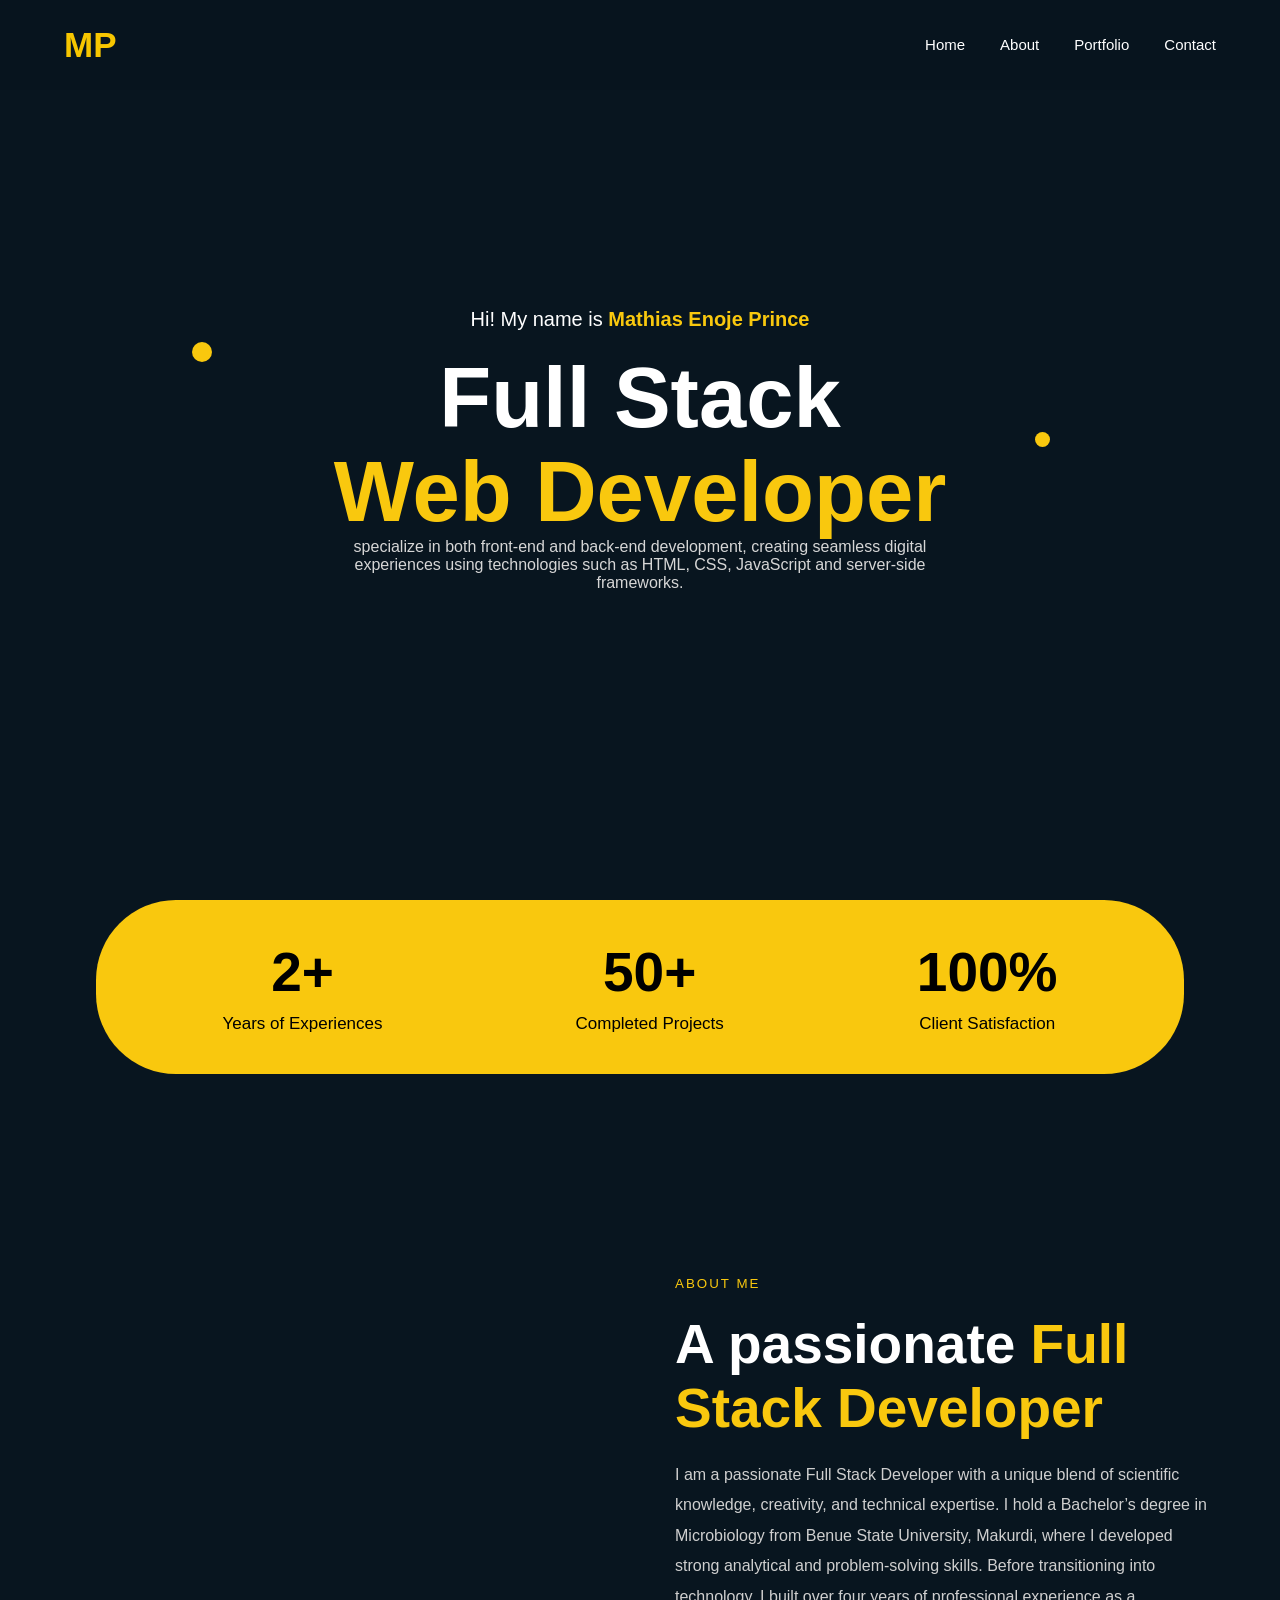
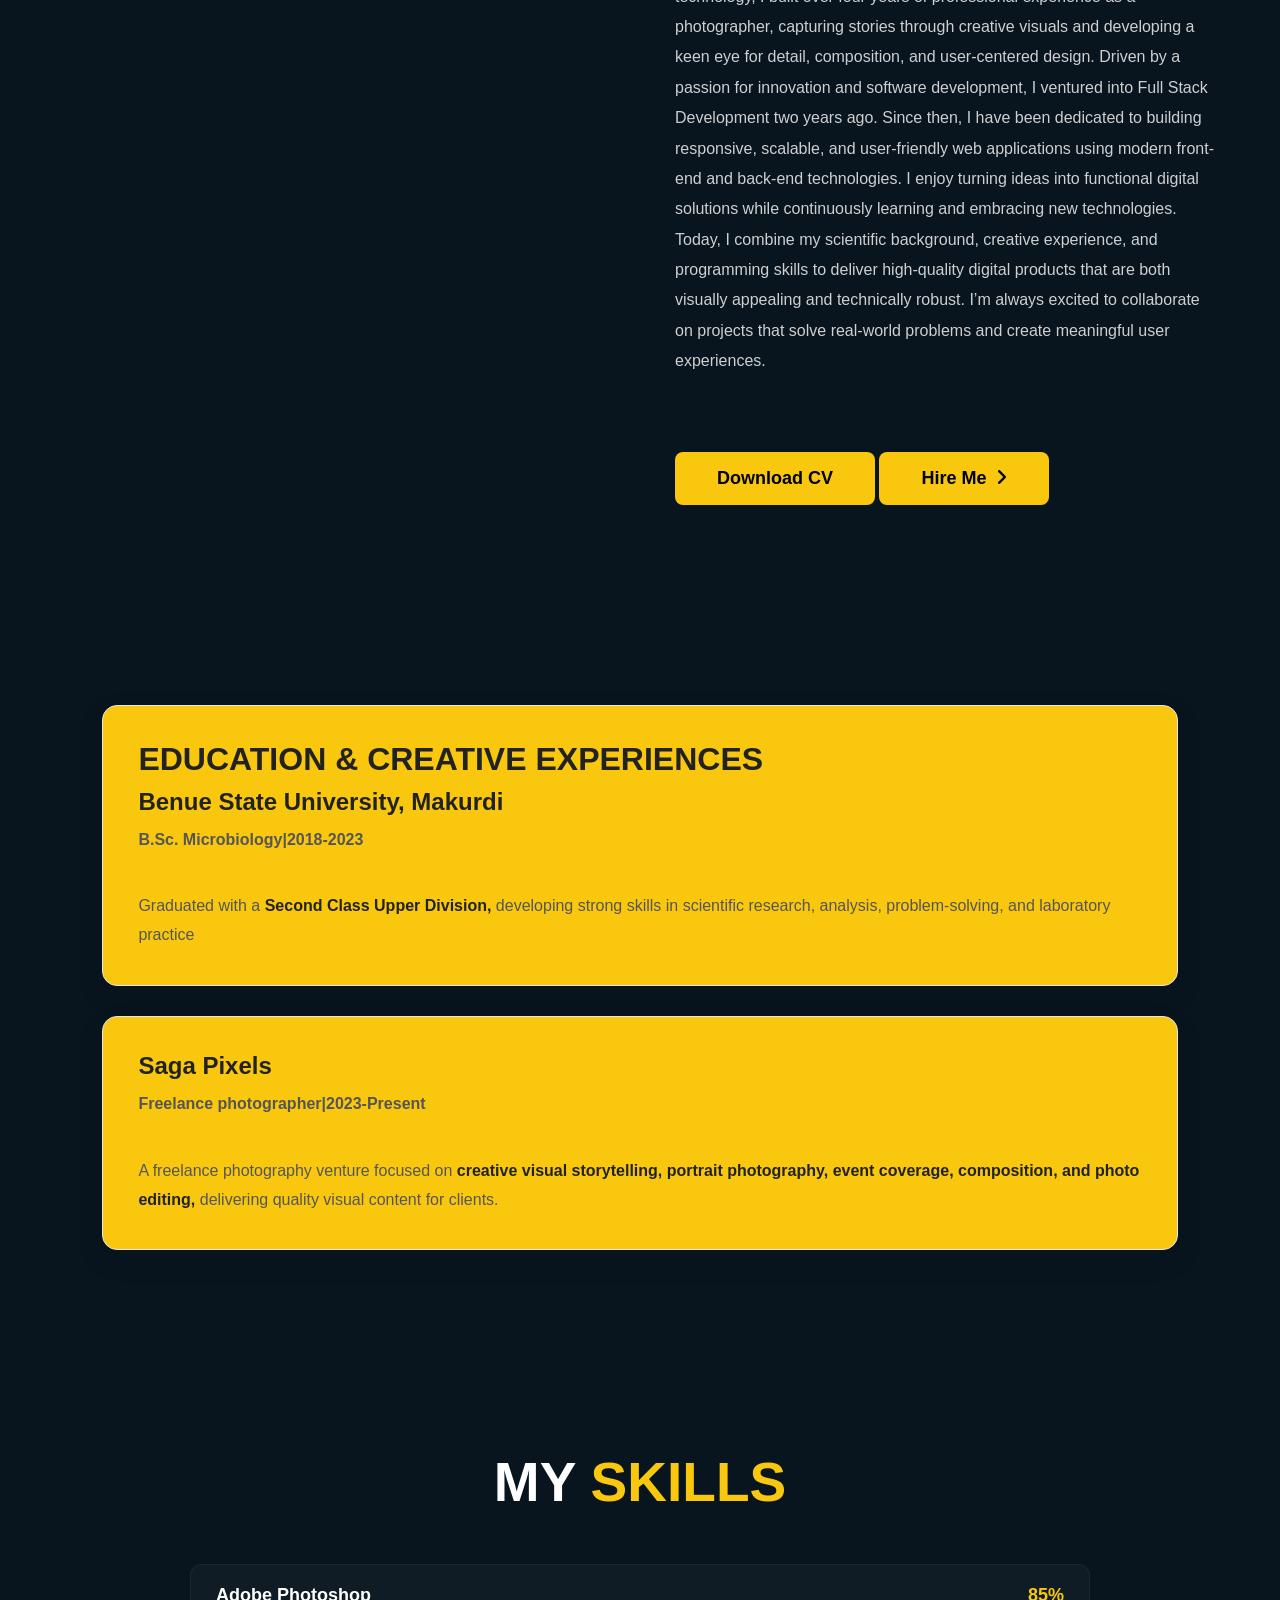
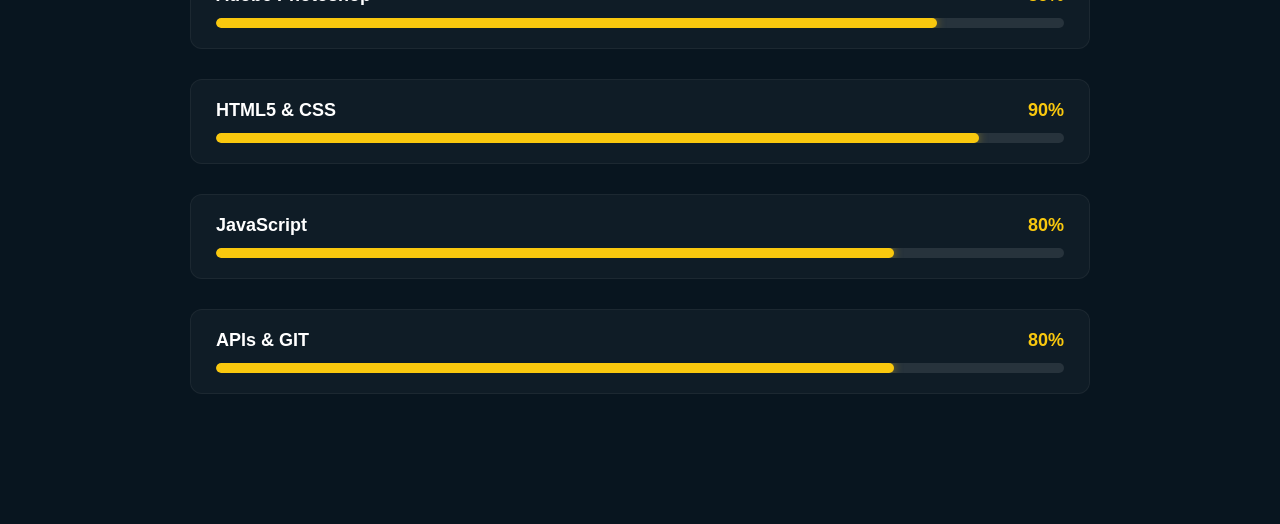
==== index.html @ 93fcb8e4 "view my portfolio" ====
<!DOCTYPE html>
<html lang="en">
<head>
    <link rel="stylesheet" href="./porto.css">
    <link rel="stylesheet" href="https://cdnjs.cloudflare.com/ajax/libs/font-awesome/6.7.2/css/all.min.css"
        integrity="sha512-Evv84Mr4kqVGRNSgIGL/F/aIDqQb7xQ2vcrdIwxfjThSH8CSR7PBEakCr51Ck+w+/U6swU2Im1vVX0SVk9ABhg=="
        crossorigin="anonymous" referrerpolicy="no-referrer" />
    <link rel="stylesheet" href="./porto.css">
    <meta charset="UTF-8">
    <meta name="viewport" content="width=device-width, initial-scale=1.0">
    <title>MATHIAS ENOJE PRINCE PORTO</title>
</head>

<body>

    <header>
<nav>
    <div class="logo">
       <h2>MP</h2> 
    </div>
    <ul>
        <li><a href=""> Home</a></li>
         <li><a href=""> About</a></li>
          <li><a href=""> Portfolio</a></li>
           <li><a href=""> Contact</a></li>

    </ul>

</nav>
</header>

 <section class="hero">

    <div class="hero-content">
   <p class="intro">
Hi! My name is <span>Mathias Enoje Prince</span>

   </p>
<h1> Full Stack <br> 
    <span> Web Developer</span>  
</h1>
<p class="description">specialize in both front-end and back-end development, creating seamless digital experiences using
    technologies such as HTML, CSS, JavaScript and server-side frameworks.
</p>


    </div>

 </section>


 <section class="stats">

<div class="box">

<h2>2+</h2>

<p>

Years of Experiences

</p>


</div>

<div class="box">
<h2>50+</h2>
<p> Completed Projects</p>

</div>

<div class="box">

<h2>100%</h2>
<p>Client Satisfaction</p>

</div>

 </section>

 <section class="about">
    <div class="about-image">

        <img src="" alt="">
    </div>

    <div class="about-text">

        <small> About Me</small>
<h2>
A passionate <span> Full Stack Developer</span>

</h2>
<p>

I am a passionate Full Stack Developer with a unique blend of scientific knowledge, creativity, and technical expertise. I hold a Bachelor’s degree in Microbiology from Benue State University, Makurdi, where I developed strong analytical and problem-solving skills.

Before transitioning into technology, I built over four years of professional experience as a photographer, capturing stories through creative visuals and developing a keen eye for detail, composition, and user-centered design.

Driven by a passion for innovation and software development, I ventured into Full Stack Development two years ago. Since then, I have been dedicated to building responsive, scalable, and user-friendly web applications using modern front-end and back-end technologies. I enjoy turning ideas into functional digital solutions while continuously learning and embracing new technologies.

Today, I combine my scientific background, creative experience, and programming skills to deliver high-quality digital products that are both visually appealing and technically robust. I’m always excited to collaborate on projects that solve real-world problems and create meaningful user experiences.

</p>

<a href="#" class="btn">
Download CV
</a>
<a href="#" class="btn"> Hire Me <i class="fa-solid fa-angle-right"></i></a>
    </div>


 </section>


 <section class="edu">

<div class="edus">

<div class="edubsu">

<h1> EDUCATION & CREATIVE EXPERIENCES</h1>
<h2> Benue State University, Makurdi</h2>
<p class="edudate">B.Sc. Microbiology|2018-2023</p><br>
<p> Graduated with a <strong>Second Class Upper Division,</strong> developing strong skills in
scientific research, analysis, problem-solving, and laboratory practice
</p>

</div>

<div class="edusaga">
<h2> Saga Pixels</h2>
<p class="edudate"> Freelance photographer|2023-Present</p><br>
<p> A freelance photography venture focused on <strong> creative visual storytelling, portrait photography,
    event coverage, composition, and photo editing,</strong> delivering quality visual content for clients.</p>


</div>


</div>

 </section>
<section class="skills">
  <div class="skills-container">
    <h2>MY <span>SKILLS</span></h2>

    <div class="skill-box">
      <div class="skill-info">
        <p>Adobe Photoshop</p>
        <p>85%</p>
      </div>
      <div class="progress-line">
        <span style="width: 85%;"></span>
      </div>
    </div>

    <div class="skill-box">
      <div class="skill-info">
        <p>HTML5 &amp; CSS</p>
        <p>90%</p>
      </div>
      <div class="progress-line">
        <span style="width: 90%;"></span>
      </div>
    </div>

    <div class="skill-box">
      <div class="skill-info">
        <p>JavaScript</p>
        <p>80%</p>
      </div>
      <div class="progress-line">
        <span style="width: 80%;"></span>
      </div>
    </div>

    <div class="skill-box">
      <div class="skill-info">
        <p>APIs &amp; GIT</p>
        <p>80%</p>
      </div>
      <div class="progress-line">
        <span style="width: 80%;"></span>
      </div>
    </div>
  </div>
</section>








</body>
</html>
---- porto.css ----
*{
    margin:0;
    padding:0;
    box-sizing:border-box;
    font-family:'Poppins',sans-serif;
    text-decoration:none;
    list-style:none;
    scroll-behavior:smooth;
}

body{
    background:#08151f;
    color:#fff;
    overflow-x:hidden;
}

/* ================= NAVBAR ================= */

header{
    width:100%;
    position:fixed;
    top:0;
    left:0;
    z-index:1000;
    background:rgba(8,21,31,.95);
    backdrop-filter:blur(10px);
}

nav{
    width:90%;
    margin:auto;
    display:flex;
    justify-content:space-between;
    align-items:center;
    padding:25px 0;
}

.logo h2{
color: #f7c600;
font-size: 35px;

}


nav ul{
    display:flex;
    gap:35px;
}

nav ul li a{
    color:#fff;
    font-size:15px;
    font-weight:500;
    transition:.4s;
    list-style: none;
    text-decoration: no;
}

nav ul li a:hover{
    color:#f9c80e;
}

/* ================= HERO ================= */

.hero{
    min-height:100vh;
    display:flex;
    justify-content:center;
    align-items:center;
    text-align:center;
    padding:120px 10%;
}

.hero-content{
    max-width:900px;
}

.intro{
    font-size:20px;
    margin-bottom:20px;
    
}

.intro span{
    color:#f9c80e;
    font-weight:600;
}

.hero h1{
    font-size:85px;
    font-weight:800;
    line-height:1.1;
}

.hero h1 span{
    color:#f9c80e;
}

/* Button */

.btn{
    display:inline-flex;
    align-items:center;
    gap:10px;
    margin-top:40px;
    padding:16px 42px;
    background:#f9c80e;
    color:#000;
    border-radius:8px;
    font-size:18px;
    font-weight:600;
    transition:.4s;
}

.btn:hover{
    transform:translateY(-5px);
    box-shadow:0 10px 30px rgba(249,200,14,.4);
}

/* ================= STATS ================= */

.stats{
    width:85%;
    margin:0 auto 100px;
    background:#f9c80e;
    color:#000;
    border-radius:80px;
    display:flex;
    justify-content:space-around;
    align-items:center;
    padding:40px 30px;
    text-align:center;
}

.box h2{
    font-size:55px;
    font-weight:700;
}

.box p{
    font-size:17px;
    margin-top:10px;
}

/* ================= ABOUT ================= */

.about{
    width:90%;
    margin:auto;
    display:grid;
    grid-template-columns:1fr 1fr;
    gap:70px;
    align-items:center;
    padding:100px 0;
}

.about-image img{
    width:100%;
    border-radius:15px;
}

.about-text small{
    color:#f9c80e;
    letter-spacing:2px;
    text-transform:uppercase;
}

.about-text h2{
    font-size:55px;
    margin:20px 0;
}

.about-text h2 span{
    color:#f9c80e;
}

.about-text p{
    color:#cfcfcf;
    line-height:1.9;
    margin-bottom:35px;
}

/* ================= FLOATING CIRCLES ================= */

.hero::before{
    content:"";
    width:20px;
    height:20px;
    background:#f9c80e;
    border-radius:50%;
    position:absolute;
    left:15%;
    top:38%;
    animation:float 4s infinite;
}

.description{
max-width: 650px;
margin:0 auto;
font-size:18px
line-height:1.8;
color:#d6d6d6;
}


.hero::after{
    content:"";
    width:15px;
    height:15px;
    background:#f9c80e;
    border-radius:50%;
    position:absolute;
    right:18%;
    top:48%;
    animation:float 5s infinite;
}

@keyframes float{

0%{
transform:translateY(0);
}

50%{
transform:translateY(-15px);
}

100%{
transform:translateY(0);}

}

.edu{
width: 100$;
padding: 100px 8%;

}

.edus{
max-width: 1100px;
margin: auto;
display: grid;
grid-template-columns: repeat(2 1fr);
gap: 30px;
}

.edubsu, .edusaga{
background: #f9c80e;
padding: 35px;
border-radius: 15px;
border: 1px solid #e5e7eb;
box-shadow: 0 10px 30px rgba(0, 0, 0, 0.08);
transition: 0.4s ease;

}

.edubsu:hover, .edusaga:hover{
transform: translateY(-8px);
box-shadow: 0 15px 35px rgba( 0, 0, 0, 0.12);

}

.edubsu h2, .edusaga h2{
font-size: 24px;
margin-bottom: 10px;
color: #222;
}

.edubsu h1{
grid-column: 1/ -1;
font-size: 32px;
margin-bottom: 10px;
color: #222;

}

.edudate{
font-size: 16px;
font-weight: 600;
margin-bottom: 20px;
color: #666;
}

.edubsu p, .edusaga p{
font-size: 16px 
;
line-height: 1.8;
color: #555;

}


.edubsu strong, .edusaga strong{
color: #222;

}

/* ================= SKILLS ================= */

.skills {
    width: 100%;
    padding: 100px 8%;
}

.skills-container {
    max-width: 900px;
    margin: auto;
}

.skills-container h2 {
    font-size: 55px;
    margin-bottom: 50px;
    text-align: center;
}

.skills-container h2 span {
    color: #f9c80e;
}

.skill-box {
    margin-bottom: 30px;
    background: rgba(255, 255, 255, 0.03);
    padding: 20px 25px;
    border-radius: 12px;
    border: 1px solid rgba(255, 255, 255, 0.05);
    transition: 0.4s ease;
}

.skill-box:hover {
    transform: translateY(-5px);
    box-shadow: 0 10px 30px rgba(0, 0, 0, 0.2);
    border-color: rgba(249, 200, 14, 0.3);
}

.skill-info {
    display: flex;
    justify-content: space-between;
    margin-bottom: 12px;
    font-size: 18px;
    font-weight: 600;
}

.skill-info p:last-child {
    color: #f9c80e;
}

.progress-line {
    height: 10px;
    width: 100%;
    background: rgba(255, 255, 255, 0.1);
    border-radius: 10px;
    overflow: hidden;
    position: relative;
}

.progress-line span {
    height: 100%;
    background: #f9c80e;
    display: block;
    border-radius: 10px;
    box-shadow: 0 0 10px rgba(249, 200, 14, 0.5);
}
---- porto.css ----
*{
    margin:0;
    padding:0;
    box-sizing:border-box;
    font-family:'Poppins',sans-serif;
    text-decoration:none;
    list-style:none;
    scroll-behavior:smooth;
}

body{
    background:#08151f;
    color:#fff;
    overflow-x:hidden;
}

/* ================= NAVBAR ================= */

header{
    width:100%;
    position:fixed;
    top:0;
    left:0;
    z-index:1000;
    background:rgba(8,21,31,.95);
    backdrop-filter:blur(10px);
}

nav{
    width:90%;
    margin:auto;
    display:flex;
    justify-content:space-between;
    align-items:center;
    padding:25px 0;
}

.logo h2{
color: #f7c600;
font-size: 35px;

}


nav ul{
    display:flex;
    gap:35px;
}

nav ul li a{
    color:#fff;
    font-size:15px;
    font-weight:500;
    transition:.4s;
    list-style: none;
    text-decoration: no;
}

nav ul li a:hover{
    color:#f9c80e;
}

/* ================= HERO ================= */

.hero{
    min-height:100vh;
    display:flex;
    justify-content:center;
    align-items:center;
    text-align:center;
    padding:120px 10%;
}

.hero-content{
    max-width:900px;
}

.intro{
    font-size:20px;
    margin-bottom:20px;
    
}

.intro span{
    color:#f9c80e;
    font-weight:600;
}

.hero h1{
    font-size:85px;
    font-weight:800;
    line-height:1.1;
}

.hero h1 span{
    color:#f9c80e;
}

/* Button */

.btn{
    display:inline-flex;
    align-items:center;
    gap:10px;
    margin-top:40px;
    padding:16px 42px;
    background:#f9c80e;
    color:#000;
    border-radius:8px;
    font-size:18px;
    font-weight:600;
    transition:.4s;
}

.btn:hover{
    transform:translateY(-5px);
    box-shadow:0 10px 30px rgba(249,200,14,.4);
}

/* ================= STATS ================= */

.stats{
    width:85%;
    margin:0 auto 100px;
    background:#f9c80e;
    color:#000;
    border-radius:80px;
    display:flex;
    justify-content:space-around;
    align-items:center;
    padding:40px 30px;
    text-align:center;
}

.box h2{
    font-size:55px;
    font-weight:700;
}

.box p{
    font-size:17px;
    margin-top:10px;
}

/* ================= ABOUT ================= */

.about{
    width:90%;
    margin:auto;
    display:grid;
    grid-template-columns:1fr 1fr;
    gap:70px;
    align-items:center;
    padding:100px 0;
}

.about-image img{
    width:100%;
    border-radius:15px;
}

.about-text small{
    color:#f9c80e;
    letter-spacing:2px;
    text-transform:uppercase;
}

.about-text h2{
    font-size:55px;
    margin:20px 0;
}

.about-text h2 span{
    color:#f9c80e;
}

.about-text p{
    color:#cfcfcf;
    line-height:1.9;
    margin-bottom:35px;
}

/* ================= FLOATING CIRCLES ================= */

.hero::before{
    content:"";
    width:20px;
    height:20px;
    background:#f9c80e;
    border-radius:50%;
    position:absolute;
    left:15%;
    top:38%;
    animation:float 4s infinite;
}

.description{
max-width: 650px;
margin:0 auto;
font-size:18px
line-height:1.8;
color:#d6d6d6;
}


.hero::after{
    content:"";
    width:15px;
    height:15px;
    background:#f9c80e;
    border-radius:50%;
    position:absolute;
    right:18%;
    top:48%;
    animation:float 5s infinite;
}

@keyframes float{

0%{
transform:translateY(0);
}

50%{
transform:translateY(-15px);
}

100%{
transform:translateY(0);}

}

.edu{
width: 100$;
padding: 100px 8%;

}

.edus{
max-width: 1100px;
margin: auto;
display: grid;
grid-template-columns: repeat(2 1fr);
gap: 30px;
}

.edubsu, .edusaga{
background: #f9c80e;
padding: 35px;
border-radius: 15px;
border: 1px solid #e5e7eb;
box-shadow: 0 10px 30px rgba(0, 0, 0, 0.08);
transition: 0.4s ease;

}

.edubsu:hover, .edusaga:hover{
transform: translateY(-8px);
box-shadow: 0 15px 35px rgba( 0, 0, 0, 0.12);

}

.edubsu h2, .edusaga h2{
font-size: 24px;
margin-bottom: 10px;
color: #222;
}

.edubsu h1{
grid-column: 1/ -1;
font-size: 32px;
margin-bottom: 10px;
color: #222;

}

.edudate{
font-size: 16px;
font-weight: 600;
margin-bottom: 20px;
color: #666;
}

.edubsu p, .edusaga p{
font-size: 16px 
;
line-height: 1.8;
color: #555;

}


.edubsu strong, .edusaga strong{
color: #222;

}

/* ================= SKILLS ================= */

.skills {
    width: 100%;
    padding: 100px 8%;
}

.skills-container {
    max-width: 900px;
    margin: auto;
}

.skills-container h2 {
    font-size: 55px;
    margin-bottom: 50px;
    text-align: center;
}

.skills-container h2 span {
    color: #f9c80e;
}

.skill-box {
    margin-bottom: 30px;
    background: rgba(255, 255, 255, 0.03);
    padding: 20px 25px;
    border-radius: 12px;
    border: 1px solid rgba(255, 255, 255, 0.05);
    transition: 0.4s ease;
}

.skill-box:hover {
    transform: translateY(-5px);
    box-shadow: 0 10px 30px rgba(0, 0, 0, 0.2);
    border-color: rgba(249, 200, 14, 0.3);
}

.skill-info {
    display: flex;
    justify-content: space-between;
    margin-bottom: 12px;
    font-size: 18px;
    font-weight: 600;
}

.skill-info p:last-child {
    color: #f9c80e;
}

.progress-line {
    height: 10px;
    width: 100%;
    background: rgba(255, 255, 255, 0.1);
    border-radius: 10px;
    overflow: hidden;
    position: relative;
}

.progress-line span {
    height: 100%;
    background: #f9c80e;
    display: block;
    border-radius: 10px;
    box-shadow: 0 0 10px rgba(249, 200, 14, 0.5);
}
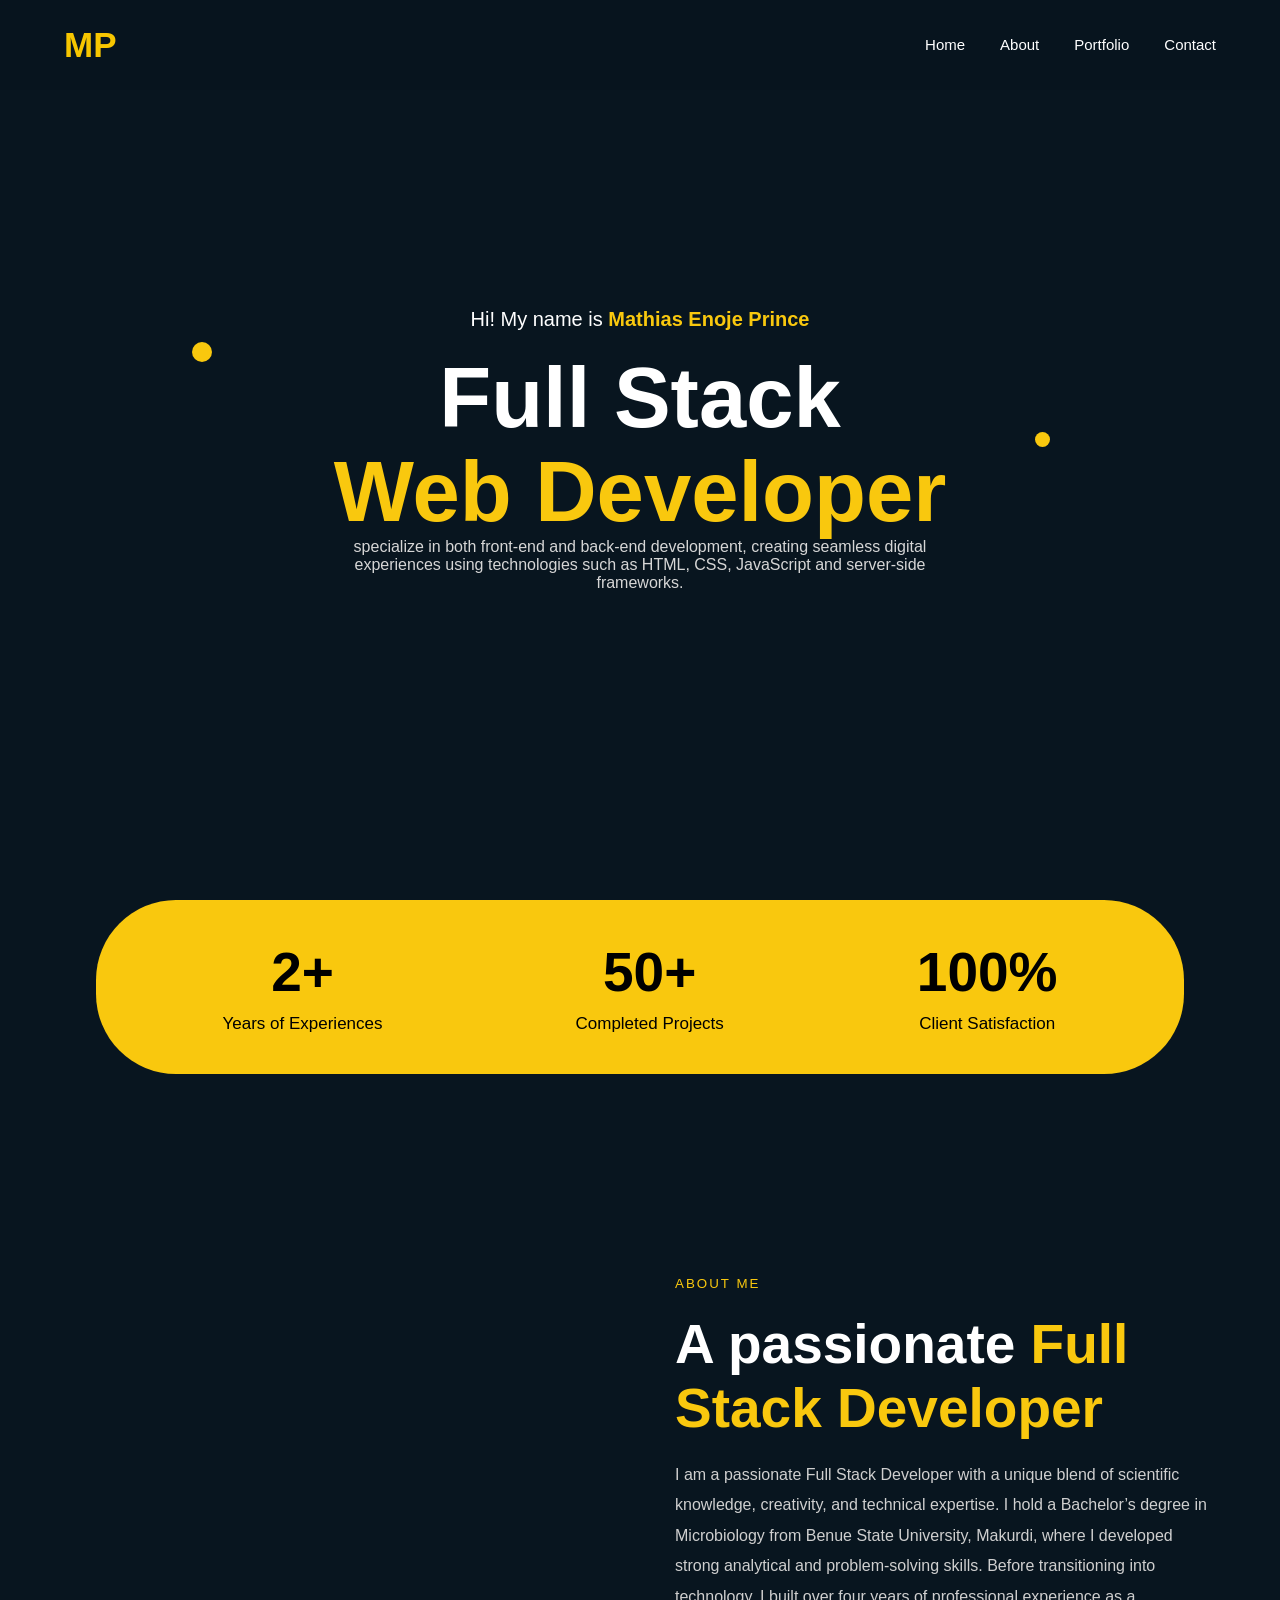
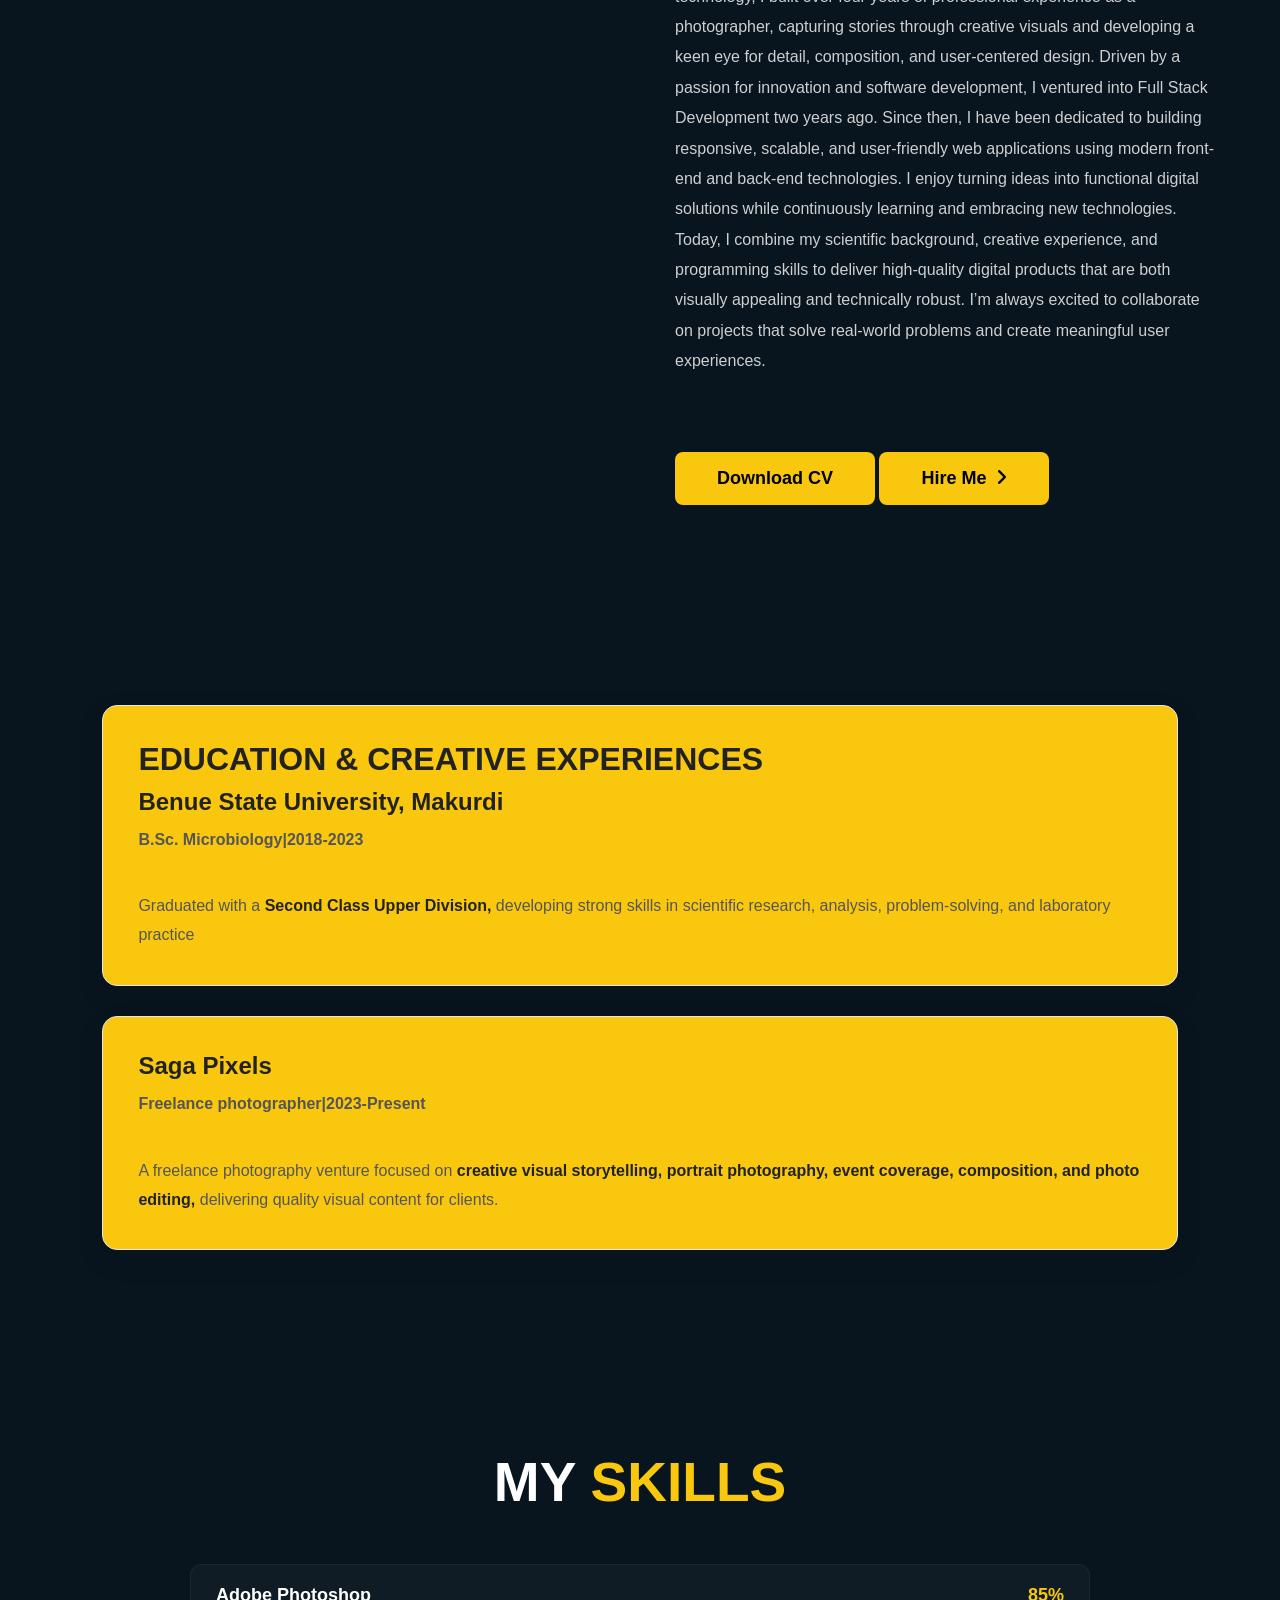
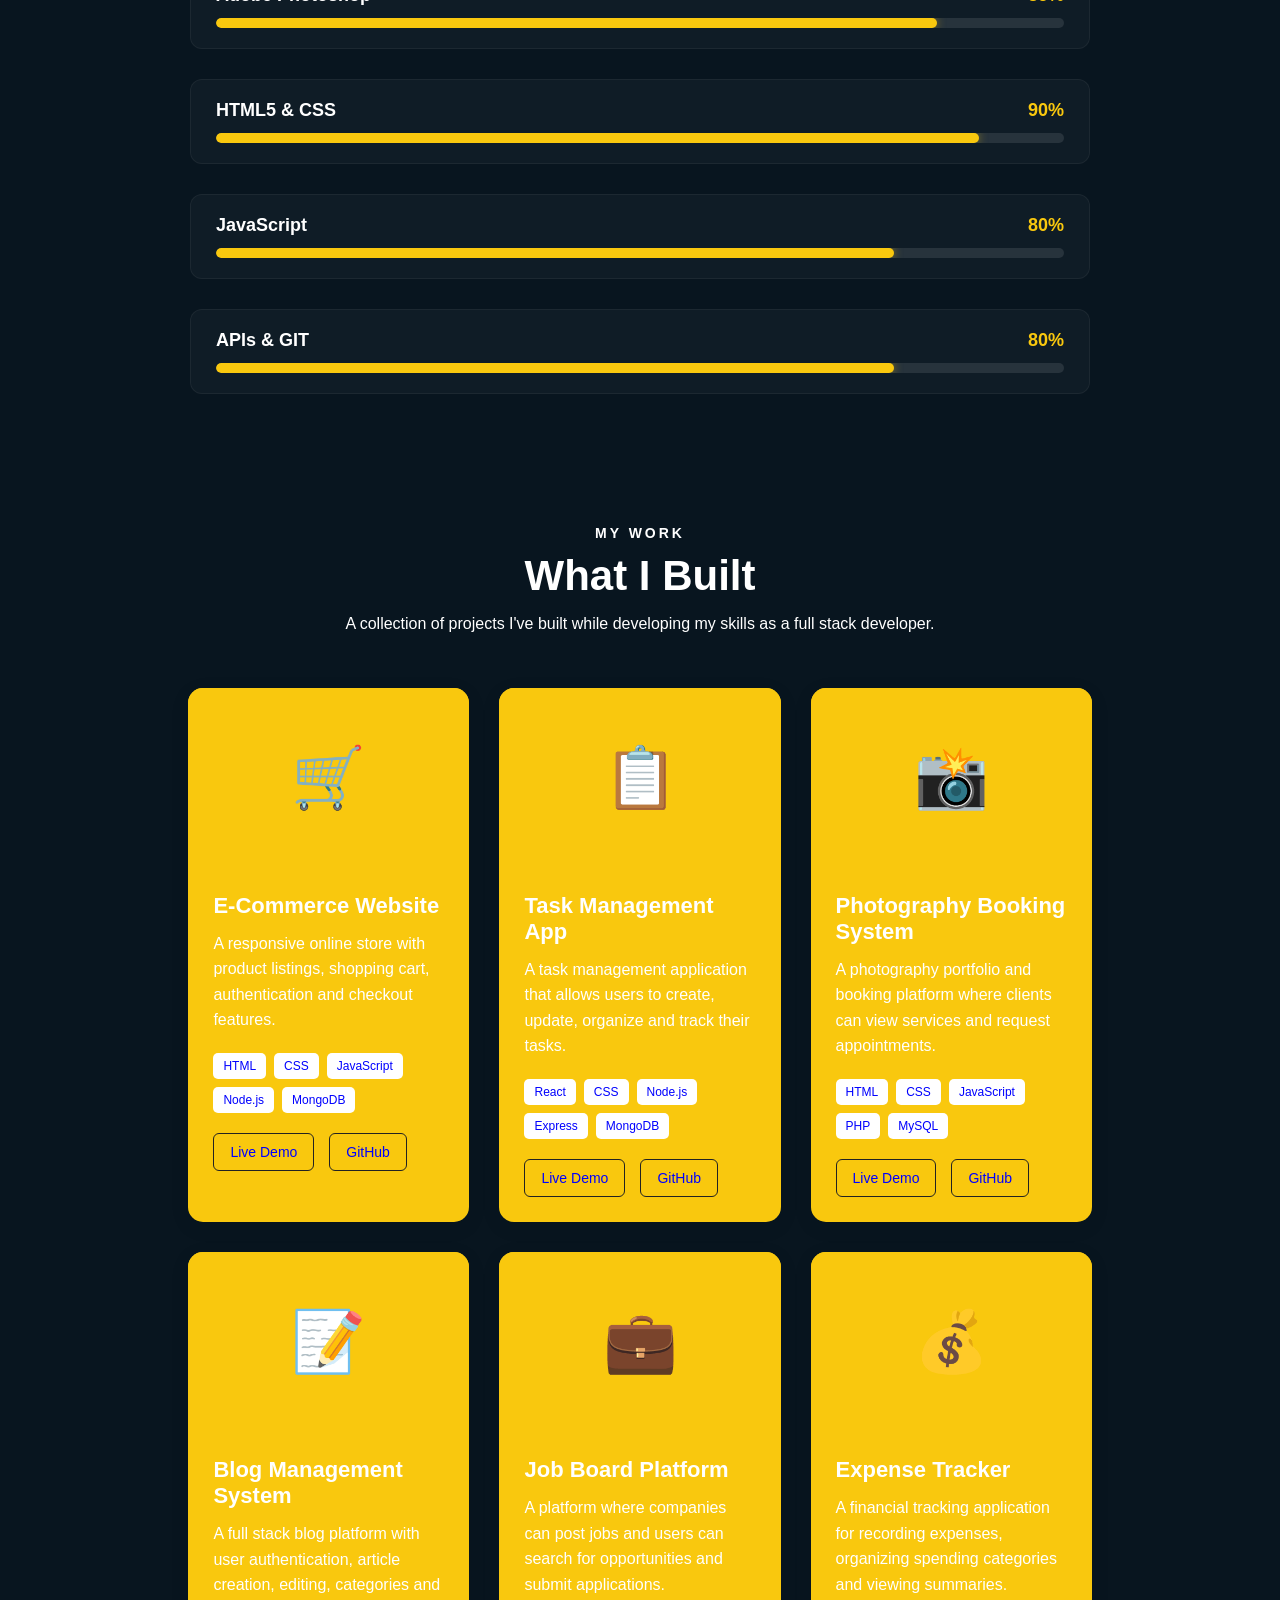
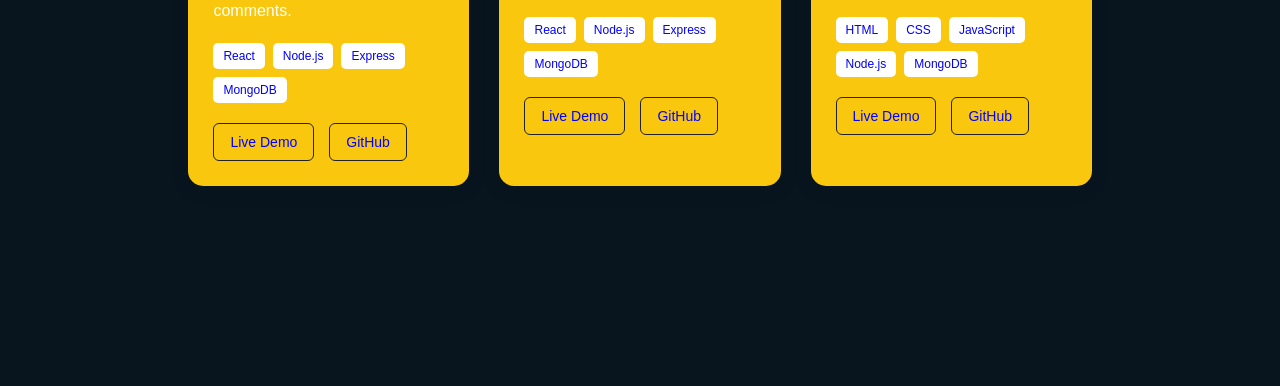
==== commit b6d14256: "changes to files" ====
--- a/index.html
+++ b/index.html
@@ -186,10 +186,191 @@
       </div>
     </div>
   </div>
+
+
+<section class="projects" id="projects">
+  <div class="projects-container">
+
+    <div class="section-heading">
+      <span>MY WORK</span>
+      <h2>What I Built</h2>
+      <p>
+        A collection of projects I've built while developing my skills
+        as a full stack developer.
+      </p>
+    </div>
+
+    <div class="project-grid">
+
+      <!-- Project 1 -->
+      <div class="project-card">
+        <div class="project-image">
+          <span>🛒</span>
+        </div>
+
+        <div class="project-content">
+          <h3>E-Commerce Website</h3>
+          <p>
+            A responsive online store with product listings,
+            shopping cart, authentication and checkout features.
+          </p>
+
+          <div class="tech-stack">
+            <span>HTML</span>
+            <span>CSS</span>
+            <span>JavaScript</span>
+            <span>Node.js</span>
+            <span>MongoDB</span>
+          </div>
+
+          <div class="project-links">
+            <a href="#" target="_blank">Live Demo</a>
+            <a href="#" target="_blank">GitHub</a>
+          </div>
+        </div>
+      </div>
+
+      <!-- Project 2 -->
+      <div class="project-card">
+        <div class="project-image">
+          <span>📋</span>
+        </div>
+
+        <div class="project-content">
+          <h3>Task Management App</h3>
+          <p>
+            A task management application that allows users to
+            create, update, organize and track their tasks.
+          </p>
+
+          <div class="tech-stack">
+            <span>React</span>
+            <span>CSS</span>
+            <span>Node.js</span>
+            <span>Express</span>
+            <span>MongoDB</span>
+          </div>
+
+          <div class="project-links">
+            <a href="#" target="_blank">Live Demo</a>
+            <a href="#" target="_blank">GitHub</a>
+          </div>
+        </div>
+      </div>
+
+      <!-- Project 3 -->
+      <div class="project-card">
+        <div class="project-image">
+          <span>📸</span>
+        </div>
+
+        <div class="project-content">
+          <h3>Photography Booking System</h3>
+          <p>
+            A photography portfolio and booking platform where
+            clients can view services and request appointments.
+          </p>
+
+          <div class="tech-stack">
+            <span>HTML</span>
+            <span>CSS</span>
+            <span>JavaScript</span>
+            <span>PHP</span>
+            <span>MySQL</span>
+          </div>
+
+          <div class="project-links">
+            <a href="#" target="_blank">Live Demo</a>
+            <a href="#" target="_blank">GitHub</a>
+          </div>
+        </div>
+      </div>
+
+      <!-- Project 4 -->
+      <div class="project-card">
+        <div class="project-image">
+          <span>📝</span>
+        </div>
+
+        <div class="project-content">
+          <h3>Blog Management System</h3>
+          <p>
+            A full stack blog platform with user authentication,
+            article creation, editing, categories and comments.
+          </p>
+
+          <div class="tech-stack">
+            <span>React</span>
+            <span>Node.js</span>
+            <span>Express</span>
+            <span>MongoDB</span>
+          </div>
+
+          <div class="project-links">
+            <a href="#" target="_blank">Live Demo</a>
+            <a href="#" target="_blank">GitHub</a>
+          </div>
+        </div>
+      </div>
+
+      <!-- Project 5 -->
+      <div class="project-card">
+        <div class="project-image">
+          <span>💼</span>
+        </div>
+
+        <div class="project-content">
+          <h3>Job Board Platform</h3>
+          <p>
+            A platform where companies can post jobs and users
+            can search for opportunities and submit applications.
+          </p>
+
+          <div class="tech-stack">
+            <span>React</span>
+            <span>Node.js</span>
+            <span>Express</span>
+            <span>MongoDB</span>
+          </div>
+
+          <div class="project-links">
+            <a href="#" target="_blank">Live Demo</a>
+            <a href="#" target="_blank">GitHub</a>
+          </div>
+        </div>
+      </div>
+
+      <!-- Project 6 -->
+      <div class="project-card">
+        <div class="project-image">
+          <span>💰</span>
+        </div>
+
+        <div class="project-content">
+          <h3>Expense Tracker</h3>
+          <p>
+            A financial tracking application for recording expenses,
+            organizing spending categories and viewing summaries.
+          </p>
+
+          <div class="tech-stack">
+            <span>HTML</span>
+            <span>CSS</span>
+            <span>JavaScript</span>
+            <span>Node.js</span>
+            <span>MongoDB</span>
+          </div>
+
+          <div class="project-links">
+            <a href="#" target="_blank">Live Demo</a>
+            <a href="#" target="_blank">GitHub</a>
+          </div>
+        </div>
+      </div>
+
+    </div>
+  </div>
 </section>
-
-
-
 
 
 
--- a/porto.css
+++ b/porto.css
@@ -361,14 +361,140 @@
     box-shadow: 0 0 10px rgba(249, 200, 14, 0.5);
 }
 
-
-
-
-
-
-
-
-
-
-
-
+/* PROJECTS SECTION */
+
+.projects {
+  padding: 100px 8%;
+  
+}
+
+.projects-container {
+  max-width: 1200px;
+  margin: auto;
+}
+
+/* Heading */
+
+.section-heading {
+  text-align: center;
+  margin-bottom: 50px;
+}
+
+.section-heading span {
+  font-size: 14px;
+  font-weight: bold;
+  letter-spacing: 3px;
+}
+
+.section-heading h2 {
+  font-size: 42px;
+  margin: 10px 0;
+}
+
+.section-heading p {
+  max-width: 600px;
+  margin: auto;
+  line-height: 1.7;
+}
+
+/* Project Grid */
+
+.project-grid {
+  display: grid;
+  grid-template-columns: repeat(3, 1fr);
+  gap: 30px;
+}
+
+/* Project Card */
+
+.project-card {
+  background: #f9c80e;
+  border-radius: 15px;
+  overflow: hidden;
+  box-shadow: 0 5px 20px rgba(0, 0, 0, 0.08);
+  transition: 0.3s ease;
+}
+
+.project-card:hover {
+  transform: translateY(-8px);
+}
+
+/* Project Image */
+
+.project-image {
+  height: 180px;
+  display: flex;
+  justify-content: center;
+  align-items: center;
+  background: #f9c80e;
+}
+
+.project-image span {
+  font-size: 60px;
+}
+
+/* Project Content */
+
+.project-content {
+  padding: 25px;
+}
+
+.project-content h3 {
+  font-size: 22px;
+  margin-bottom: 12px;
+}
+
+.project-content p {
+  line-height: 1.6;
+  margin-bottom: 20px;
+}
+
+/* Technologies */
+
+.tech-stack {
+  display: flex;
+  flex-wrap: wrap;
+  gap: 8px;
+  margin-bottom: 20px;
+  color: blue;
+}
+
+.tech-stack span {
+  padding: 6px 10px;
+  background: #fff;
+  border-radius: 5px;
+  font-size: 12px;
+}
+
+/* Links */
+
+.project-links {
+  display: flex;
+  gap: 15px;
+}
+
+.project-links a {
+  text-decoration: none;
+  padding: 10px 16px;
+  border: 1px solid #222;
+  border-radius: 6px;
+  font-size: 14px;
+  transition: 0.3s;
+  color: blue;
+}
+
+.project-links a:hover {
+  background: #222;
+  color: white;
+}
+
+
+
+
+
+
+
+
+
+
+
--- a/porto.css
+++ b/porto.css
@@ -361,14 +361,140 @@
     box-shadow: 0 0 10px rgba(249, 200, 14, 0.5);
 }
 
-
-
-
-
-
-
-
-
-
-
-
+/* PROJECTS SECTION */
+
+.projects {
+  padding: 100px 8%;
+  
+}
+
+.projects-container {
+  max-width: 1200px;
+  margin: auto;
+}
+
+/* Heading */
+
+.section-heading {
+  text-align: center;
+  margin-bottom: 50px;
+}
+
+.section-heading span {
+  font-size: 14px;
+  font-weight: bold;
+  letter-spacing: 3px;
+}
+
+.section-heading h2 {
+  font-size: 42px;
+  margin: 10px 0;
+}
+
+.section-heading p {
+  max-width: 600px;
+  margin: auto;
+  line-height: 1.7;
+}
+
+/* Project Grid */
+
+.project-grid {
+  display: grid;
+  grid-template-columns: repeat(3, 1fr);
+  gap: 30px;
+}
+
+/* Project Card */
+
+.project-card {
+  background: #f9c80e;
+  border-radius: 15px;
+  overflow: hidden;
+  box-shadow: 0 5px 20px rgba(0, 0, 0, 0.08);
+  transition: 0.3s ease;
+}
+
+.project-card:hover {
+  transform: translateY(-8px);
+}
+
+/* Project Image */
+
+.project-image {
+  height: 180px;
+  display: flex;
+  justify-content: center;
+  align-items: center;
+  background: #f9c80e;
+}
+
+.project-image span {
+  font-size: 60px;
+}
+
+/* Project Content */
+
+.project-content {
+  padding: 25px;
+}
+
+.project-content h3 {
+  font-size: 22px;
+  margin-bottom: 12px;
+}
+
+.project-content p {
+  line-height: 1.6;
+  margin-bottom: 20px;
+}
+
+/* Technologies */
+
+.tech-stack {
+  display: flex;
+  flex-wrap: wrap;
+  gap: 8px;
+  margin-bottom: 20px;
+  color: blue;
+}
+
+.tech-stack span {
+  padding: 6px 10px;
+  background: #fff;
+  border-radius: 5px;
+  font-size: 12px;
+}
+
+/* Links */
+
+.project-links {
+  display: flex;
+  gap: 15px;
+}
+
+.project-links a {
+  text-decoration: none;
+  padding: 10px 16px;
+  border: 1px solid #222;
+  border-radius: 6px;
+  font-size: 14px;
+  transition: 0.3s;
+  color: blue;
+}
+
+.project-links a:hover {
+  background: #222;
+  color: white;
+}
+
+
+
+
+
+
+
+
+
+
+
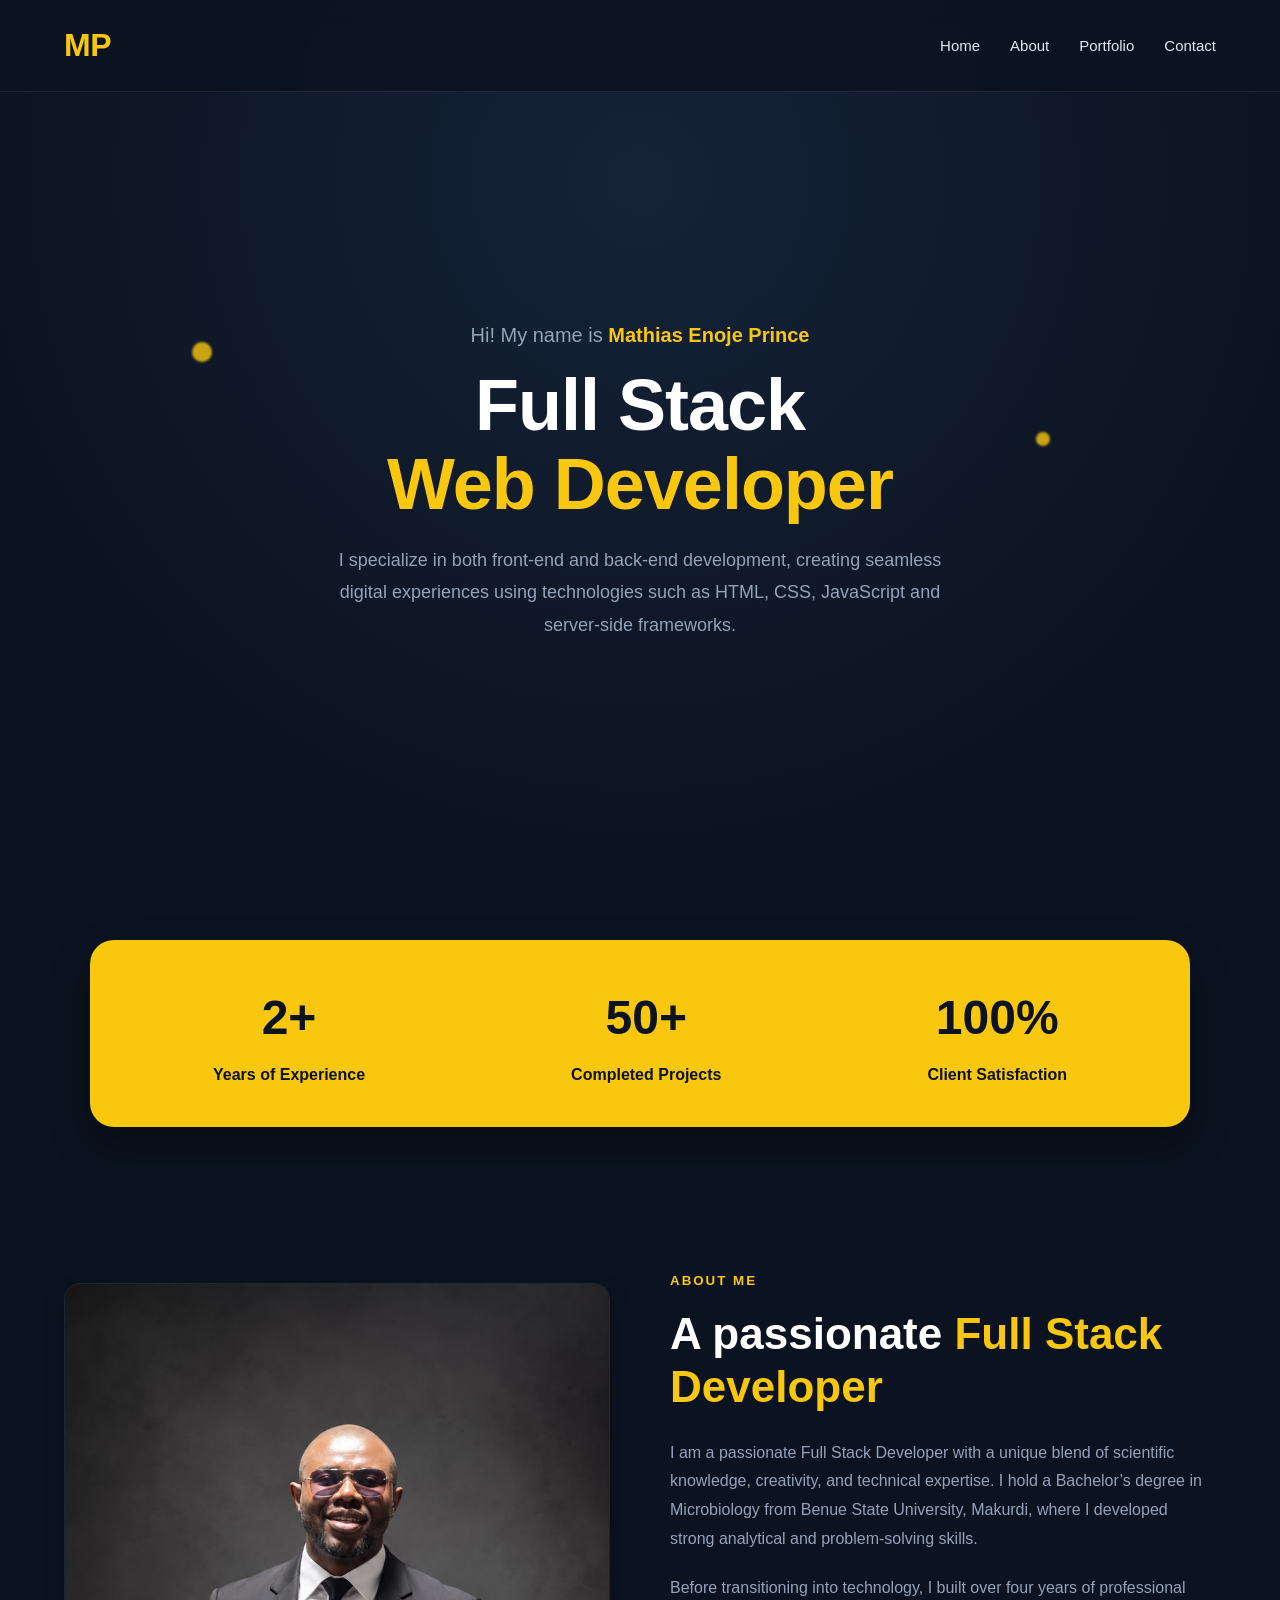
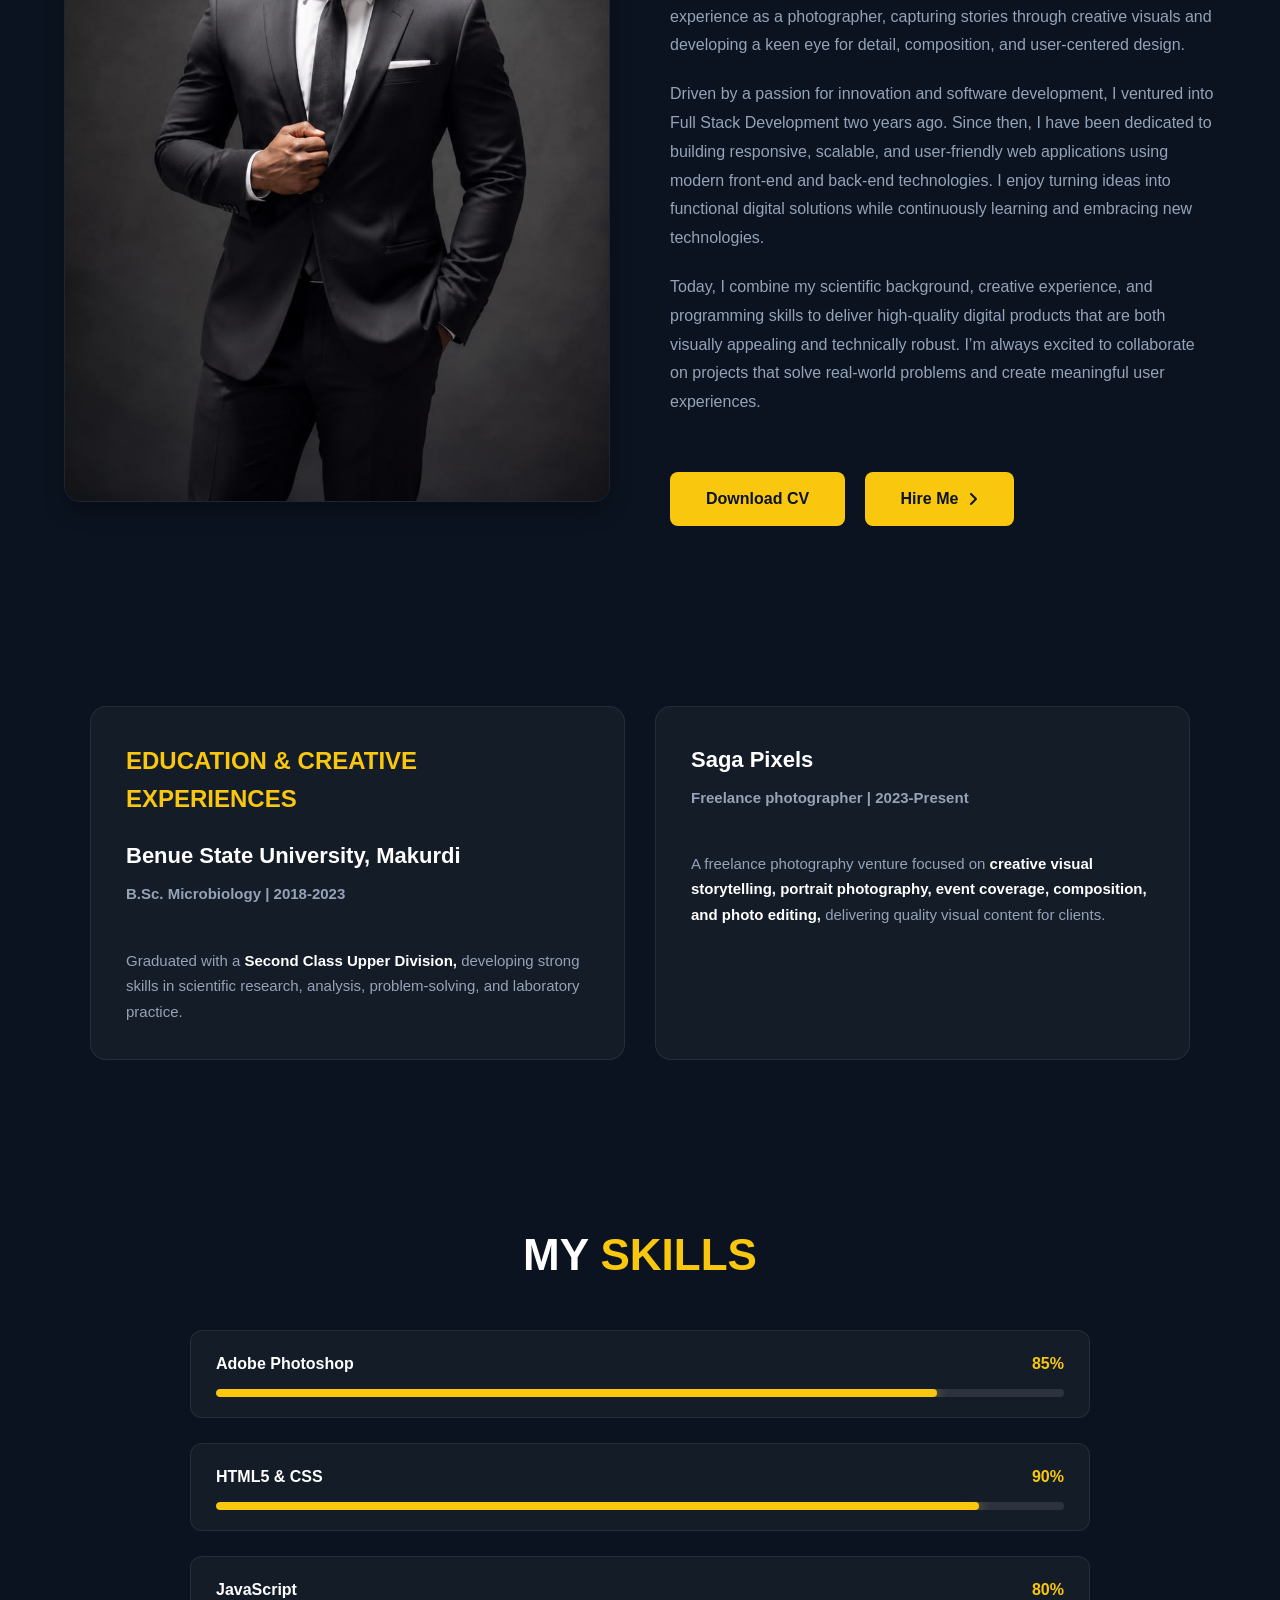
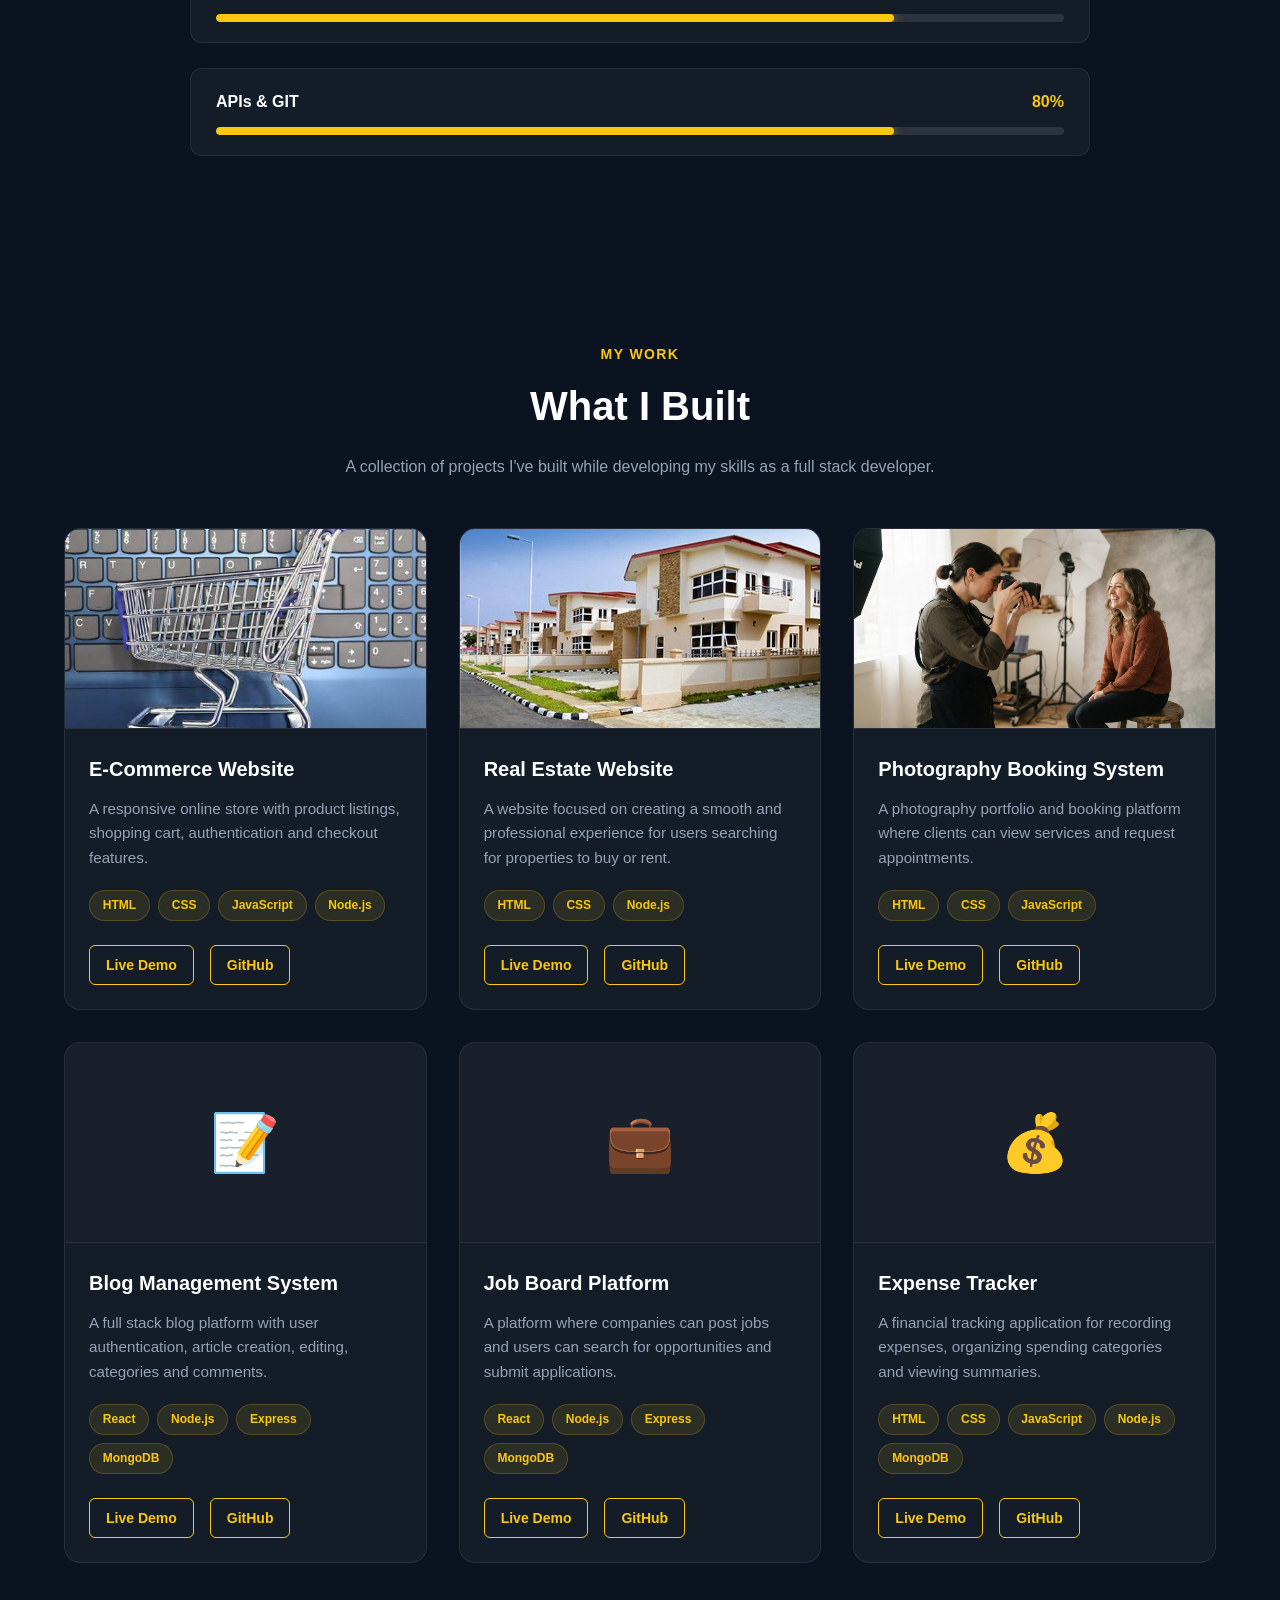
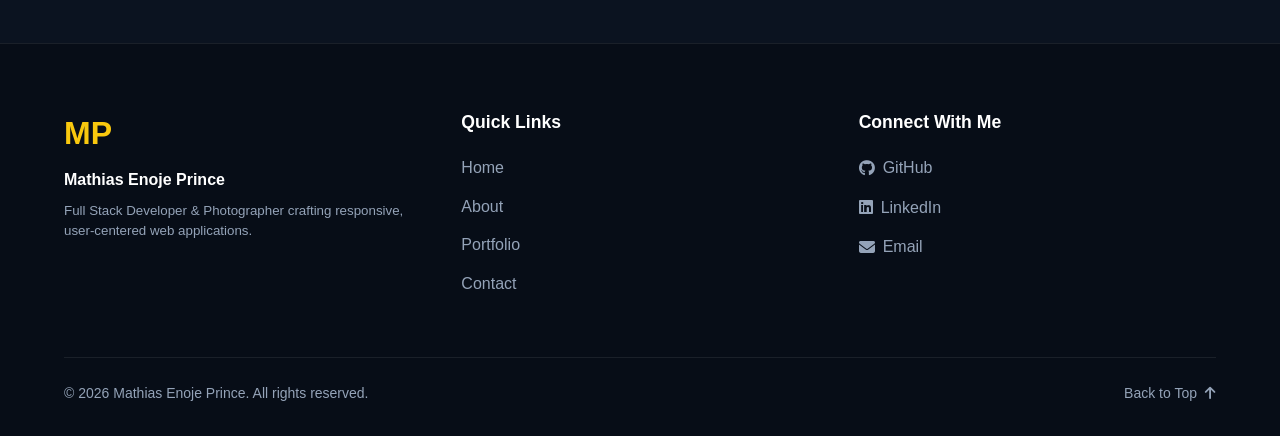
==== commit 6f1a1501: "new changes to files" ====
--- a/index.html
+++ b/index.html
@@ -1,380 +1,337 @@
 <!DOCTYPE html>
 <html lang="en">
 <head>
+    <meta charset="UTF-8">
+    <meta name="viewport" content="width=device-width, initial-scale=1.0">
+    <title>MATHIAS ENOJE PRINCE PORTO</title>
     <link rel="stylesheet" href="./porto.css">
     <link rel="stylesheet" href="https://cdnjs.cloudflare.com/ajax/libs/font-awesome/6.7.2/css/all.min.css"
         integrity="sha512-Evv84Mr4kqVGRNSgIGL/F/aIDqQb7xQ2vcrdIwxfjThSH8CSR7PBEakCr51Ck+w+/U6swU2Im1vVX0SVk9ABhg=="
         crossorigin="anonymous" referrerpolicy="no-referrer" />
-    <link rel="stylesheet" href="./porto.css">
-    <meta charset="UTF-8">
-    <meta name="viewport" content="width=device-width, initial-scale=1.0">
-    <title>MATHIAS ENOJE PRINCE PORTO</title>
 </head>
 
 <body>
 
     <header>
-<nav>
-    <div class="logo">
-       <h2>MP</h2> 
-    </div>
-    <ul>
-        <li><a href=""> Home</a></li>
-         <li><a href=""> About</a></li>
-          <li><a href=""> Portfolio</a></li>
-           <li><a href=""> Contact</a></li>
-
-    </ul>
-
-</nav>
-</header>
-
- <section class="hero">
-
-    <div class="hero-content">
-   <p class="intro">
-Hi! My name is <span>Mathias Enoje Prince</span>
-
-   </p>
-<h1> Full Stack <br> 
-    <span> Web Developer</span>  
-</h1>
-<p class="description">specialize in both front-end and back-end development, creating seamless digital experiences using
-    technologies such as HTML, CSS, JavaScript and server-side frameworks.
-</p>
-
-
-    </div>
-
- </section>
-
-
- <section class="stats">
-
-<div class="box">
-
-<h2>2+</h2>
-
-<p>
-
-Years of Experiences
-
-</p>
-
-
-</div>
-
-<div class="box">
-<h2>50+</h2>
-<p> Completed Projects</p>
-
-</div>
-
-<div class="box">
-
-<h2>100%</h2>
-<p>Client Satisfaction</p>
-
-</div>
-
- </section>
-
- <section class="about">
-    <div class="about-image">
-
-        <img src="" alt="">
-    </div>
-
-    <div class="about-text">
-
-        <small> About Me</small>
-<h2>
-A passionate <span> Full Stack Developer</span>
-
-</h2>
-<p>
-
-I am a passionate Full Stack Developer with a unique blend of scientific knowledge, creativity, and technical expertise. I hold a Bachelor’s degree in Microbiology from Benue State University, Makurdi, where I developed strong analytical and problem-solving skills.
-
-Before transitioning into technology, I built over four years of professional experience as a photographer, capturing stories through creative visuals and developing a keen eye for detail, composition, and user-centered design.
-
-Driven by a passion for innovation and software development, I ventured into Full Stack Development two years ago. Since then, I have been dedicated to building responsive, scalable, and user-friendly web applications using modern front-end and back-end technologies. I enjoy turning ideas into functional digital solutions while continuously learning and embracing new technologies.
-
-Today, I combine my scientific background, creative experience, and programming skills to deliver high-quality digital products that are both visually appealing and technically robust. I’m always excited to collaborate on projects that solve real-world problems and create meaningful user experiences.
-
-</p>
-
-<a href="#" class="btn">
-Download CV
-</a>
-<a href="#" class="btn"> Hire Me <i class="fa-solid fa-angle-right"></i></a>
-    </div>
-
-
- </section>
-
-
- <section class="edu">
-
-<div class="edus">
-
-<div class="edubsu">
-
-<h1> EDUCATION & CREATIVE EXPERIENCES</h1>
-<h2> Benue State University, Makurdi</h2>
-<p class="edudate">B.Sc. Microbiology|2018-2023</p><br>
-<p> Graduated with a <strong>Second Class Upper Division,</strong> developing strong skills in
-scientific research, analysis, problem-solving, and laboratory practice
-</p>
-
-</div>
-
-<div class="edusaga">
-<h2> Saga Pixels</h2>
-<p class="edudate"> Freelance photographer|2023-Present</p><br>
-<p> A freelance photography venture focused on <strong> creative visual storytelling, portrait photography,
-    event coverage, composition, and photo editing,</strong> delivering quality visual content for clients.</p>
-
-
-</div>
-
-
-</div>
-
- </section>
-<section class="skills">
-  <div class="skills-container">
-    <h2>MY <span>SKILLS</span></h2>
-
-    <div class="skill-box">
-      <div class="skill-info">
-        <p>Adobe Photoshop</p>
-        <p>85%</p>
-      </div>
-      <div class="progress-line">
-        <span style="width: 85%;"></span>
-      </div>
-    </div>
-
-    <div class="skill-box">
-      <div class="skill-info">
-        <p>HTML5 &amp; CSS</p>
-        <p>90%</p>
-      </div>
-      <div class="progress-line">
-        <span style="width: 90%;"></span>
-      </div>
-    </div>
-
-    <div class="skill-box">
-      <div class="skill-info">
-        <p>JavaScript</p>
-        <p>80%</p>
-      </div>
-      <div class="progress-line">
-        <span style="width: 80%;"></span>
-      </div>
-    </div>
-
-    <div class="skill-box">
-      <div class="skill-info">
-        <p>APIs &amp; GIT</p>
-        <p>80%</p>
-      </div>
-      <div class="progress-line">
-        <span style="width: 80%;"></span>
-      </div>
-    </div>
-  </div>
-
-
-<section class="projects" id="projects">
-  <div class="projects-container">
-
-    <div class="section-heading">
-      <span>MY WORK</span>
-      <h2>What I Built</h2>
-      <p>
-        A collection of projects I've built while developing my skills
-        as a full stack developer.
-      </p>
-    </div>
-
-    <div class="project-grid">
-
-      <!-- Project 1 -->
-      <div class="project-card">
-        <div class="project-image">
-          <span>🛒</span>
-        </div>
-
-        <div class="project-content">
-          <h3>E-Commerce Website</h3>
-          <p>
-            A responsive online store with product listings,
-            shopping cart, authentication and checkout features.
-          </p>
-
-          <div class="tech-stack">
-            <span>HTML</span>
-            <span>CSS</span>
-            <span>JavaScript</span>
-            <span>Node.js</span>
-            <span>MongoDB</span>
-          </div>
-
-          <div class="project-links">
-            <a href="#" target="_blank">Live Demo</a>
-            <a href="#" target="_blank">GitHub</a>
-          </div>
-        </div>
-      </div>
-
-      <!-- Project 2 -->
-      <div class="project-card">
-        <div class="project-image">
-          <span>📋</span>
-        </div>
-
-        <div class="project-content">
-          <h3>Task Management App</h3>
-          <p>
-            A task management application that allows users to
-            create, update, organize and track their tasks.
-          </p>
-
-          <div class="tech-stack">
-            <span>React</span>
-            <span>CSS</span>
-            <span>Node.js</span>
-            <span>Express</span>
-            <span>MongoDB</span>
-          </div>
-
-          <div class="project-links">
-            <a href="#" target="_blank">Live Demo</a>
-            <a href="#" target="_blank">GitHub</a>
-          </div>
-        </div>
-      </div>
-
-      <!-- Project 3 -->
-      <div class="project-card">
-        <div class="project-image">
-          <span>📸</span>
-        </div>
-
-        <div class="project-content">
-          <h3>Photography Booking System</h3>
-          <p>
-            A photography portfolio and booking platform where
-            clients can view services and request appointments.
-          </p>
-
-          <div class="tech-stack">
-            <span>HTML</span>
-            <span>CSS</span>
-            <span>JavaScript</span>
-            <span>PHP</span>
-            <span>MySQL</span>
-          </div>
-
-          <div class="project-links">
-            <a href="#" target="_blank">Live Demo</a>
-            <a href="#" target="_blank">GitHub</a>
-          </div>
-        </div>
-      </div>
-
-      <!-- Project 4 -->
-      <div class="project-card">
-        <div class="project-image">
-          <span>📝</span>
-        </div>
-
-        <div class="project-content">
-          <h3>Blog Management System</h3>
-          <p>
-            A full stack blog platform with user authentication,
-            article creation, editing, categories and comments.
-          </p>
-
-          <div class="tech-stack">
-            <span>React</span>
-            <span>Node.js</span>
-            <span>Express</span>
-            <span>MongoDB</span>
-          </div>
-
-          <div class="project-links">
-            <a href="#" target="_blank">Live Demo</a>
-            <a href="#" target="_blank">GitHub</a>
-          </div>
-        </div>
-      </div>
-
-      <!-- Project 5 -->
-      <div class="project-card">
-        <div class="project-image">
-          <span>💼</span>
-        </div>
-
-        <div class="project-content">
-          <h3>Job Board Platform</h3>
-          <p>
-            A platform where companies can post jobs and users
-            can search for opportunities and submit applications.
-          </p>
-
-          <div class="tech-stack">
-            <span>React</span>
-            <span>Node.js</span>
-            <span>Express</span>
-            <span>MongoDB</span>
-          </div>
-
-          <div class="project-links">
-            <a href="#" target="_blank">Live Demo</a>
-            <a href="#" target="_blank">GitHub</a>
-          </div>
-        </div>
-      </div>
-
-      <!-- Project 6 -->
-      <div class="project-card">
-        <div class="project-image">
-          <span>💰</span>
-        </div>
-
-        <div class="project-content">
-          <h3>Expense Tracker</h3>
-          <p>
-            A financial tracking application for recording expenses,
-            organizing spending categories and viewing summaries.
-          </p>
-
-          <div class="tech-stack">
-            <span>HTML</span>
-            <span>CSS</span>
-            <span>JavaScript</span>
-            <span>Node.js</span>
-            <span>MongoDB</span>
-          </div>
-
-          <div class="project-links">
-            <a href="#" target="_blank">Live Demo</a>
-            <a href="#" target="_blank">GitHub</a>
-          </div>
-        </div>
-      </div>
-
-    </div>
-  </div>
-</section>
-
-
-
-
-
+        <nav>
+            <div class="logo">
+                <h2>MP</h2> 
+            </div>
+            <ul>
+                <li><a href="./portpages/home.html"> Home</a></li>
+                <li><a href="./portpages/about.html"> About</a></li>
+                <li><a href="./portpages/portfolio.html"> Portfolio</a></li>
+                <li><a href="https://wa.me/2349068567751"> Contact</a></li>
+            </ul>
+        </nav>
+    </header>
+
+    <section class="hero">
+        <div class="hero-content">
+            <p class="intro">Hi! My name is <span>Mathias Enoje Prince</span></p>
+            <h1> Full Stack <br> <span> Web Developer</span></h1>
+            <p class="description">
+                I specialize in both front-end and back-end development, creating seamless digital experiences using technologies such as HTML, CSS, JavaScript and server-side frameworks.
+            </p>
+        </div>
+    </section>
+
+    <section class="ss">   
+        <div class="stats">
+            <div class="box">
+                <h2>2+</h2>
+                <p>Years of Experience</p>
+            </div>
+            <div class="box">
+                <h2>50+</h2>
+                <p>Completed Projects</p>
+            </div>
+            <div class="box">
+                <h2>100%</h2>
+                <p>Client Satisfaction</p>
+            </div>
+        </div>
+    </section>
+
+    <section class="about">
+        <div class="about-image">
+            <div>
+                <img src="./img/me.jpeg" alt="Mathias Enoje Prince">
+            </div>
+        </div>
+
+        <div class="about-text">
+            <small>About Me</small>
+            <h2>A passionate <span> Full Stack Developer</span></h2>
+            <p>
+                I am a passionate Full Stack Developer with a unique blend of scientific knowledge, creativity, and technical expertise. I hold a Bachelor’s degree in Microbiology from Benue State University, Makurdi, where I developed strong analytical and problem-solving skills.
+            </p>
+            <p>
+                Before transitioning into technology, I built over four years of professional experience as a photographer, capturing stories through creative visuals and developing a keen eye for detail, composition, and user-centered design.
+            </p>
+            <p>
+                Driven by a passion for innovation and software development, I ventured into Full Stack Development two years ago. Since then, I have been dedicated to building responsive, scalable, and user-friendly web applications using modern front-end and back-end technologies. I enjoy turning ideas into functional digital solutions while continuously learning and embracing new technologies.
+            </p>
+            <p>
+                Today, I combine my scientific background, creative experience, and programming skills to deliver high-quality digital products that are both visually appealing and technically robust. I’m always excited to collaborate on projects that solve real-world problems and create meaningful user experiences.
+            </p>
+
+            <a href="#" class="btn">Download CV</a>
+            <a href="#" class="btn"> Hire Me <i class="fa-solid fa-angle-right"></i></a>
+        </div>
+    </section>
+
+    <section class="edu">
+        <div class="edus">
+            <div class="edubsu">
+                <h1> EDUCATION & CREATIVE EXPERIENCES</h1>
+                <h2> Benue State University, Makurdi</h2>
+                <p class="edudate">B.Sc. Microbiology | 2018-2023</p><br>
+                <p>Graduated with a <strong>Second Class Upper Division,</strong> developing strong skills in scientific research, analysis, problem-solving, and laboratory practice.</p>
+            </div>
+
+            <div class="edusaga">
+                <h2> Saga Pixels</h2>
+                <p class="edudate"> Freelance photographer | 2023-Present</p><br>
+                <p>A freelance photography venture focused on <strong>creative visual storytelling, portrait photography, event coverage, composition, and photo editing,</strong> delivering quality visual content for clients.</p>
+            </div>
+        </div>
+    </section>
+
+    <section class="skills">
+        <div class="skills-container">
+            <h2>MY <span>SKILLS</span></h2>
+
+            <div class="skill-box">
+                <div class="skill-info">
+                    <p>Adobe Photoshop</p>
+                    <p>85%</p>
+                </div>
+                <div class="progress-line">
+                    <span style="width: 85%;"></span>
+                </div>
+            </div>
+
+            <div class="skill-box">
+                <div class="skill-info">
+                    <p>HTML5 &amp; CSS</p>
+                    <p>90%</p>
+                </div>
+                <div class="progress-line">
+                    <span style="width: 90%;"></span>
+                </div>
+            </div>
+
+            <div class="skill-box">
+                <div class="skill-info">
+                    <p>JavaScript</p>
+                    <p>80%</p>
+                </div>
+                <div class="progress-line">
+                    <span style="width: 80%;"></span>
+                </div>
+            </div>
+
+            <div class="skill-box">
+                <div class="skill-info">
+                    <p>APIs &amp; GIT</p>
+                    <p>80%</p>
+                </div>
+                <div class="progress-line">
+                    <span style="width: 80%;"></span>
+                </div>
+            </div>
+        </div>
+    </section>
+
+    <section class="projects" id="projects">
+        <div class="projects-container">
+            <div class="section-heading">
+                <span>MY WORK</span>
+                <h2>What I Built</h2>
+                <p>A collection of projects I've built while developing my skills as a full stack developer.</p>
+            </div>
+
+            <div class="project-grid">
+                <!-- Project 1 -->
+                <article class="project-card">
+                    <div class="project-image">
+                        <img src="./img/ecom.jpg" alt="E-Commerce Website interface preview">
+                    </div>
+                    <div class="project-content">
+                        <h3>E-Commerce Website</h3>
+                        <p>A responsive online store with product listings, shopping cart, authentication and checkout features.</p>
+                        <div class="tech-stack">
+                            <span>HTML</span>
+                            <span>CSS</span>
+                            <span>JavaScript</span>
+                            <span>Node.js</span>
+                        </div>
+                        <div class="project-links">
+                            <a href="./kireina/index.html">Live Demo</a>
+                            <a href="https://github.com/mathiasenojep-a11y">GitHub</a>
+                        </div>
+                    </div>
+                </article>
+
+                <!-- Project 2 -->
+                <article class="project-card">
+                    <div class="project-image">
+                        <img src="./img/Real-Estate.jpg" alt="Real Estate Website search page preview">
+                    </div>
+                    <div class="project-content">
+                        <h3>Real Estate Website</h3>
+                        <p>A website focused on creating a smooth and professional experience for users searching for properties to buy or rent.</p>
+                        <div class="tech-stack">
+                            <span>HTML</span>
+                            <span>CSS</span>
+                            <span>Node.js</span>
+                        </div>
+                        <div class="project-links">
+                            <a href="./equity/index.html">Live Demo</a>
+                            <a href="https://github.com/mathiasenojep-a11y">GitHub</a>
+                        </div>
+                    </div>
+                </article>
+
+                <!-- Project 3 -->
+                <article class="project-card">
+                    <div class="project-image">
+                        <img src="./img/Photographer.jpeg" alt="Photography Booking System portfolio showcase">
+                    </div>
+                    <div class="project-content">
+                        <h3>Photography Booking System</h3>
+                        <p>A photography portfolio and booking platform where clients can view services and request appointments.</p>
+                        <div class="tech-stack">
+                            <span>HTML</span>
+                            <span>CSS</span>
+                            <span>JavaScript</span>
+                        </div>
+                        <div class="project-links">
+                            <a href="#" target="_blank" rel="noopener noreferrer">Live Demo</a>
+                            <a href="https://github.com/mathiasenojep-a11y">GitHub</a>
+                        </div>
+                    </div>
+                </article>
+
+                <!-- Project 4 -->
+                <article class="project-card">
+                    <div class="project-image">
+                        <span role="img" aria-label="Blog icon">📝</span>
+                    </div>
+                    <div class="project-content">
+                        <h3>Blog Management System</h3>
+                        <p>A full stack blog platform with user authentication, article creation, editing, categories and comments.</p>
+                        <div class="tech-stack">
+                            <span>React</span>
+                            <span>Node.js</span>
+                            <span>Express</span>
+                            <span>MongoDB</span>
+                        </div>
+                        <div class="project-links">
+                            <a href="#" target="_blank" rel="noopener noreferrer">Live Demo</a>
+                            <a href="https://github.com/mathiasenojep-a11y">GitHub</a>
+                        </div>
+                    </div>
+                </article>
+
+                <!-- Project 5 -->
+                <article class="project-card">
+                    <div class="project-image">
+                        <span role="img" aria-label="Briefcase icon">💼</span>
+                    </div>
+                    <div class="project-content">
+                        <h3>Job Board Platform</h3>
+                        <p>A platform where companies can post jobs and users can search for opportunities and submit applications.</p>
+                        <div class="tech-stack">
+                            <span>React</span>
+                            <span>Node.js</span>
+                            <span>Express</span>
+                            <span>MongoDB</span>
+                        </div>
+                        <div class="project-links">
+                            <a href="#" target="_blank" rel="noopener noreferrer">Live Demo</a>
+                            <a href="https://github.com/mathiasenojep-a11y">GitHub</a>
+                        </div>
+                    </div>
+                </article>
+
+                <!-- Project 6 -->
+                <article class="project-card">
+                    <div class="project-image">
+                        <span role="img" aria-label="Money bag icon">💰</span>
+                    </div>
+                    <div class="project-content">
+                        <h3>Expense Tracker</h3>
+                        <p>A financial tracking application for recording expenses, organizing spending categories and viewing summaries.</p>
+                        <div class="tech-stack">
+                            <span>HTML</span>
+                            <span>CSS</span>
+                            <span>JavaScript</span>
+                            <span>Node.js</span>
+                            <span>MongoDB</span>
+                        </div>
+                        <div class="project-links">
+                            <a href="#" target="_blank" rel="noopener noreferrer">Live Demo</a>
+                            <a href="https://github.com/mathiasenojep-a11y">GitHub</a>
+                        </div>
+                    </div>
+                </article>
+            </div>
+        </div>
+    </section>
+
+    <!-- Footer Section -->
+    <footer class="site-footer">
+        <div class="footer-container">
+            <div class="footer-col footer-brand">
+                <h2>MP</h2>
+                <p>Mathias Enoje Prince</p>
+                <small>Full Stack Developer & Photographer crafting responsive, user-centered web applications.</small>
+            </div>
+
+            <div class="footer-col">
+                <h3>Quick Links</h3>
+                <ul>
+                    <li><a href="./portpages/home.html">Home</a></li>
+                    <li><a href="./portpages/about.html">About</a></li>
+                    <li><a href="./portpages/portfolio.html">Portfolio</a></li>
+                    <li><a href="https://wa.me/2349068567751">Contact</a></li>
+                </ul>
+            </div>
+
+            <div class="footer-col">
+                <h3>Connect With Me</h3>
+                <ul class="social-links">
+                    <li>
+                        <a href="https://github.com/mathiasenojep-a11y" target="_blank" rel="noopener">
+                            <i class="fa-brands fa-github"></i> GitHub
+                        </a>
+                    </li>
+                    <li>
+                        <a href="https://www.linkedin.com/in/mathias-enoje-prince-b039b9424" target="_blank" rel="noopener">
+                            <i class="fa-brands fa-linkedin"></i> LinkedIn
+                        </a>
+                    </li>
+                    <li>
+                        <a href="mailto:mathiasenojep@gmail.com">
+                            <i class="fa-solid fa-envelope"></i> Email
+                        </a>
+                    </li>
+                </ul>
+            </div>
+        </div>
+
+        <div class="footer-bottom">
+            <p>&copy; <span id="year"></span> Mathias Enoje Prince. All rights reserved.</p>
+            <a href="#" class="back-to-top" aria-label="Back to top">
+                Back to Top <i class="fa-solid fa-arrow-up"></i>
+            </a>
+        </div>
+    </footer>
+
+    <script>
+        document.getElementById('year').textContent = new Date().getFullYear();
+    </script>
 </body>
 </html>
--- a/porto.css
+++ b/porto.css
@@ -1,305 +1,318 @@
-*{
-    margin:0;
-    padding:0;
-    box-sizing:border-box;
-    font-family:'Poppins',sans-serif;
-    text-decoration:none;
-    list-style:none;
-    scroll-behavior:smooth;
-}
-
-body{
-    background:#08151f;
-    color:#fff;
-    overflow-x:hidden;
+/* ================= BASE RESET & VARIABLES ================= */
+* {
+    margin: 0;
+    padding: 0;
+    box-sizing: border-box;
+    font-family: 'Poppins', -apple-system, BlinkMacSystemFont, 'Segoe UI', Roboto, sans-serif;
+    text-decoration: none;
+    list-style: none;
+    scroll-behavior: smooth;
+}
+
+:root {
+    --primary-color: #f9c80e;
+    --primary-hover: #e0b300;
+    --bg-dark: #0b1320;
+    --bg-card: rgba(255, 255, 255, 0.04);
+    --border-card: rgba(255, 255, 255, 0.08);
+    --text-primary: #ffffff;
+    --text-secondary: #94a3b8;
+    --shadow-sm: 0 4px 6px -1px rgba(0, 0, 0, 0.2);
+    --shadow-lg: 0 10px 25px -5px rgba(0, 0, 0, 0.4);
+}
+
+body {
+    background-color: var(--bg-dark);
+    color: var(--text-primary);
+    overflow-x: hidden;
+    line-height: 1.6;
 }
 
 /* ================= NAVBAR ================= */
-
-header{
-    width:100%;
-    position:fixed;
-    top:0;
-    left:0;
-    z-index:1000;
-    background:rgba(8,21,31,.95);
-    backdrop-filter:blur(10px);
-}
-
-nav{
-    width:90%;
-    margin:auto;
-    display:flex;
-    justify-content:space-between;
-    align-items:center;
-    padding:25px 0;
-}
-
-.logo h2{
-color: #f7c600;
-font-size: 35px;
-
-}
-
-
-nav ul{
-    display:flex;
-    gap:35px;
-}
-
-nav ul li a{
-    color:#fff;
-    font-size:15px;
-    font-weight:500;
-    transition:.4s;
-    list-style: none;
-    text-decoration: no;
-}
-
-nav ul li a:hover{
-    color:#f9c80e;
+header {
+    width: 100%;
+    position: fixed;
+    top: 0;
+    left: 0;
+    z-index: 1000;
+    background: rgba(11, 19, 32, 0.85);
+    backdrop-filter: blur(12px);
+    border-bottom: 1px solid var(--border-card);
+}
+
+nav {
+    width: 90%;
+    max-width: 1200px;
+    margin: auto;
+    display: flex;
+    justify-content: space-between;
+    align-items: center;
+    padding: 20px 0;
+}
+
+.logo h2 {
+    color: var(--primary-color);
+    font-size: 32px;
+    font-weight: 800;
+    letter-spacing: -0.5px;
+}
+
+nav ul {
+    display: flex;
+    gap: 30px;
+}
+
+nav ul li a {
+    color: #e2e8f0;
+    font-size: 15px;
+    font-weight: 500;
+    transition: color 0.3s ease;
+}
+
+nav ul li a:hover {
+    color: var(--primary-color);
 }
 
 /* ================= HERO ================= */
-
-.hero{
-    min-height:100vh;
-    display:flex;
-    justify-content:center;
-    align-items:center;
-    text-align:center;
-    padding:120px 10%;
-}
-
-.hero-content{
-    max-width:900px;
-}
-
-.intro{
-    font-size:20px;
-    margin-bottom:20px;
-    
-}
-
-.intro span{
-    color:#f9c80e;
-    font-weight:600;
-}
-
-.hero h1{
-    font-size:85px;
-    font-weight:800;
-    line-height:1.1;
-}
-
-.hero h1 span{
-    color:#f9c80e;
-}
-
-/* Button */
-
-.btn{
-    display:inline-flex;
-    align-items:center;
-    gap:10px;
-    margin-top:40px;
-    padding:16px 42px;
-    background:#f9c80e;
-    color:#000;
-    border-radius:8px;
-    font-size:18px;
-    font-weight:600;
-    transition:.4s;
-}
-
-.btn:hover{
-    transform:translateY(-5px);
-    box-shadow:0 10px 30px rgba(249,200,14,.4);
+.hero {
+    background: radial-gradient(circle at 50% 20%, #152338 0%, var(--bg-dark) 70%);
+    min-height: 100vh;
+    display: flex;
+    justify-content: center;
+    align-items: center;
+    text-align: center;
+    padding: 140px 10% 80px;
+    position: relative;
+}
+
+.hero-content {
+    max-width: 850px;
+    z-index: 2;
+}
+
+.intro {
+    font-size: 20px;
+    margin-bottom: 15px;
+    color: var(--text-secondary);
+}
+
+.intro span {
+    color: var(--primary-color);
+    font-weight: 600;
+}
+
+.hero h1 {
+    font-size: 72px;
+    font-weight: 800;
+    line-height: 1.1;
+    letter-spacing: -1px;
+    margin-bottom: 20px;
+}
+
+.hero h1 span {
+    color: var(--primary-color);
+}
+
+.description {
+    max-width: 650px;
+    margin: 0 auto;
+    font-size: 18px;
+    line-height: 1.8;
+    color: var(--text-secondary);
+}
+
+/* Floating Circles */
+.hero::before,
+.hero::after {
+    content: "";
+    position: absolute;
+    border-radius: 50%;
+    background: var(--primary-color);
+    opacity: 0.8;
+    filter: blur(1px);
+}
+
+.hero::before {
+    width: 20px;
+    height: 20px;
+    left: 15%;
+    top: 38%;
+    animation: float 4s infinite ease-in-out;
+}
+
+.hero::after {
+    width: 14px;
+    height: 14px;
+    right: 18%;
+    top: 48%;
+    animation: float 5s infinite ease-in-out reverse;
+}
+
+@keyframes float {
+    0%, 100% { transform: translateY(0); }
+    50% { transform: translateY(-15px); }
+}
+
+/* Buttons */
+.btn {
+    display: inline-flex;
+    align-items: center;
+    gap: 10px;
+    margin-top: 35px;
+    margin-right: 15px;
+    padding: 14px 36px;
+    background: var(--primary-color);
+    color: #0b1320;
+    border-radius: 8px;
+    font-size: 16px;
+    font-weight: 600;
+    transition: all 0.3s ease;
+}
+
+.btn:hover {
+    background: var(--primary-hover);
+    transform: translateY(-3px);
+    box-shadow: 0 10px 25px rgba(249, 200, 14, 0.3);
 }
 
 /* ================= STATS ================= */
-
-.stats{
-    width:85%;
-    margin:0 auto 100px;
-    background:#f9c80e;
-    color:#000;
-    border-radius:80px;
-    display:flex;
-    justify-content:space-around;
-    align-items:center;
-    padding:40px 30px;
-    text-align:center;
-}
-
-.box h2{
-    font-size:55px;
-    font-weight:700;
-}
-
-.box p{
-    font-size:17px;
-    margin-top:10px;
+.ss {
+    background: var(--bg-dark);
+    padding: 40px 0;
+}
+
+.stats {
+    width: 90%;
+    max-width: 1100px;
+    margin: 0 auto;
+    background: var(--primary-color);
+    color: #0b1320;
+    border-radius: 24px;
+    display: flex;
+    justify-content: space-around;
+    align-items: center;
+    padding: 40px 20px;
+    text-align: center;
+    box-shadow: 0 20px 40px rgba(0, 0, 0, 0.3);
+}
+
+.box h2 {
+    font-size: 48px;
+    font-weight: 800;
+}
+
+.box p {
+    font-size: 16px;
+    font-weight: 600;
+    margin-top: 5px;
 }
 
 /* ================= ABOUT ================= */
-
-.about{
-    width:90%;
-    margin:auto;
-    display:grid;
-    grid-template-columns:1fr 1fr;
-    gap:70px;
-    align-items:center;
-    padding:100px 0;
-}
-
-.about-image img{
-    width:100%;
-    border-radius:15px;
-}
-
-.about-text small{
-    color:#f9c80e;
-    letter-spacing:2px;
-    text-transform:uppercase;
-}
-
-.about-text h2{
-    font-size:55px;
-    margin:20px 0;
-}
-
-.about-text h2 span{
-    color:#f9c80e;
-}
-
-.about-text p{
-    color:#cfcfcf;
-    line-height:1.9;
-    margin-bottom:35px;
-}
-
-/* ================= FLOATING CIRCLES ================= */
-
-.hero::before{
-    content:"";
-    width:20px;
-    height:20px;
-    background:#f9c80e;
-    border-radius:50%;
-    position:absolute;
-    left:15%;
-    top:38%;
-    animation:float 4s infinite;
-}
-
-.description{
-max-width: 650px;
-margin:0 auto;
-font-size:18px
-line-height:1.8;
-color:#d6d6d6;
-}
-
-
-.hero::after{
-    content:"";
-    width:15px;
-    height:15px;
-    background:#f9c80e;
-    border-radius:50%;
-    position:absolute;
-    right:18%;
-    top:48%;
-    animation:float 5s infinite;
-}
-
-@keyframes float{
-
-0%{
-transform:translateY(0);
-}
-
-50%{
-transform:translateY(-15px);
-}
-
-100%{
-transform:translateY(0);}
-
-}
-
-.edu{
-width: 100$;
-padding: 100px 8%;
-
-}
-
-.edus{
-max-width: 1100px;
-margin: auto;
-display: grid;
-grid-template-columns: repeat(2 1fr);
-gap: 30px;
-}
-
-.edubsu, .edusaga{
-background: #f9c80e;
-padding: 35px;
-border-radius: 15px;
-border: 1px solid #e5e7eb;
-box-shadow: 0 10px 30px rgba(0, 0, 0, 0.08);
-transition: 0.4s ease;
-
-}
-
-.edubsu:hover, .edusaga:hover{
-transform: translateY(-8px);
-box-shadow: 0 15px 35px rgba( 0, 0, 0, 0.12);
-
-}
-
-.edubsu h2, .edusaga h2{
-font-size: 24px;
-margin-bottom: 10px;
-color: #222;
-}
-
-.edubsu h1{
-grid-column: 1/ -1;
-font-size: 32px;
-margin-bottom: 10px;
-color: #222;
-
-}
-
-.edudate{
-font-size: 16px;
-font-weight: 600;
-margin-bottom: 20px;
-color: #666;
-}
-
-.edubsu p, .edusaga p{
-font-size: 16px 
-;
-line-height: 1.8;
-color: #555;
-
-}
-
-
-.edubsu strong, .edusaga strong{
-color: #222;
-
+.about {
+    width: 90%;
+    max-width: 1200px;
+    margin: auto;
+    display: grid;
+    grid-template-columns: 1fr 1fr;
+    gap: 60px;
+    align-items: center;
+    padding: 100px 0;
+    background: var(--bg-dark);
+}
+
+.about-image img {
+    width: 100%;
+    border-radius: 16px;
+    box-shadow: var(--shadow-lg);
+    border: 1px solid var(--border-card);
+}
+
+.about-text small {
+    color: var(--primary-color);
+    letter-spacing: 2px;
+    font-weight: 600;
+    text-transform: uppercase;
+}
+
+.about-text h2 {
+    font-size: 44px;
+    line-height: 1.2;
+    margin: 15px 0 25px;
+}
+
+.about-text h2 span {
+    color: var(--primary-color);
+}
+
+.about-text p {
+    color: var(--text-secondary);
+    line-height: 1.8;
+    margin-bottom: 20px;
+}
+
+/* ================= EDUCATION & EXPERIENCE ================= */
+.edu {
+    background: var(--bg-dark);
+    width: 100%;
+    padding: 80px 5%;
+}
+
+.edus {
+    max-width: 1100px;
+    margin: auto;
+    display: grid;
+    grid-template-columns: repeat(auto-fit, minmax(320px, 1fr));
+    gap: 30px;
+}
+
+.edubsu, .edusaga {
+    background: var(--bg-card);
+    border: 1px solid var(--border-card);
+    padding: 35px;
+    border-radius: 16px;
+    transition: all 0.3s ease;
+}
+
+.edubsu:hover, .edusaga:hover {
+    transform: translateY(-5px);
+    border-color: rgba(249, 200, 14, 0.3);
+    box-shadow: var(--shadow-lg);
+}
+
+.edubsu h1 {
+    font-size: 24px;
+    color: var(--primary-color);
+    margin-bottom: 20px;
+}
+
+.edubsu h2, .edusaga h2 {
+    font-size: 22px;
+    margin-bottom: 8px;
+    color: var(--text-primary);
+}
+
+.edudate {
+    font-size: 14px;
+    font-weight: 600;
+    margin-bottom: 15px;
+    color: var(--primary-color);
+}
+
+.edubsu p, .edusaga p {
+    font-size: 15px;
+    line-height: 1.7;
+    color: var(--text-secondary);
+}
+
+.edubsu strong, .edusaga strong {
+    color: var(--text-primary);
 }
 
 /* ================= SKILLS ================= */
-
 .skills {
+    background: var(--bg-dark);
     width: 100%;
-    padding: 100px 8%;
+    padding: 80px 5%;
 }
 
 .skills-container {
@@ -308,27 +321,26 @@
 }
 
 .skills-container h2 {
-    font-size: 55px;
-    margin-bottom: 50px;
+    font-size: 44px;
+    margin-bottom: 40px;
     text-align: center;
 }
 
 .skills-container h2 span {
-    color: #f9c80e;
+    color: var(--primary-color);
 }
 
 .skill-box {
-    margin-bottom: 30px;
-    background: rgba(255, 255, 255, 0.03);
+    margin-bottom: 25px;
+    background: var(--bg-card);
     padding: 20px 25px;
     border-radius: 12px;
-    border: 1px solid rgba(255, 255, 255, 0.05);
-    transition: 0.4s ease;
+    border: 1px solid var(--border-card);
+    transition: all 0.3s ease;
 }
 
 .skill-box:hover {
-    transform: translateY(-5px);
-    box-shadow: 0 10px 30px rgba(0, 0, 0, 0.2);
+    transform: translateY(-3px);
     border-color: rgba(249, 200, 14, 0.3);
 }
 
@@ -336,165 +348,279 @@
     display: flex;
     justify-content: space-between;
     margin-bottom: 12px;
-    font-size: 18px;
+    font-size: 16px;
     font-weight: 600;
 }
 
 .skill-info p:last-child {
-    color: #f9c80e;
+    color: var(--primary-color);
 }
 
 .progress-line {
-    height: 10px;
+    height: 8px;
     width: 100%;
     background: rgba(255, 255, 255, 0.1);
     border-radius: 10px;
     overflow: hidden;
-    position: relative;
 }
 
 .progress-line span {
     height: 100%;
-    background: #f9c80e;
+    background: var(--primary-color);
     display: block;
     border-radius: 10px;
-    box-shadow: 0 0 10px rgba(249, 200, 14, 0.5);
-}
-
-/* PROJECTS SECTION */
-
+    box-shadow: 0 0 12px rgba(249, 200, 14, 0.6);
+}
+
+/* ================= PROJECTS ================= */
 .projects {
-  padding: 100px 8%;
-  
+    padding: 80px 5%;
+    background: var(--bg-dark);
+    width: 100%;
 }
 
 .projects-container {
-  max-width: 1200px;
-  margin: auto;
-}
-
-/* Heading */
+    max-width: 1200px;
+    margin: 0 auto;
+}
 
 .section-heading {
-  text-align: center;
-  margin-bottom: 50px;
+    text-align: center;
+    margin-bottom: 3rem;
 }
 
 .section-heading span {
-  font-size: 14px;
-  font-weight: bold;
-  letter-spacing: 3px;
+    font-size: 0.875rem;
+    font-weight: 700;
+    letter-spacing: 0.1em;
+    color: var(--primary-color);
+    text-transform: uppercase;
 }
 
 .section-heading h2 {
-  font-size: 42px;
-  margin: 10px 0;
+    font-size: 2.5rem;
+    color: var(--text-primary);
+    margin: 0.5rem 0 1rem;
 }
 
 .section-heading p {
-  max-width: 600px;
-  margin: auto;
-  line-height: 1.7;
-}
-
-/* Project Grid */
+    color: var(--text-secondary);
+    max-width: 600px;
+    margin: 0 auto;
+    font-size: 1rem;
+}
 
 .project-grid {
-  display: grid;
-  grid-template-columns: repeat(3, 1fr);
-  gap: 30px;
-}
-
-/* Project Card */
+    display: grid;
+    grid-template-columns: repeat(auto-fit, minmax(320px, 1fr));
+    gap: 2rem;
+}
 
 .project-card {
-  background: #f9c80e;
-  border-radius: 15px;
-  overflow: hidden;
-  box-shadow: 0 5px 20px rgba(0, 0, 0, 0.08);
-  transition: 0.3s ease;
+    background-color: var(--bg-card);
+    border: 1px solid var(--border-card);
+    border-radius: 16px;
+    overflow: hidden;
+    transition: transform 0.3s ease, border-color 0.3s ease, box-shadow 0.3s ease;
+    display: flex;
+    flex-direction: column;
 }
 
 .project-card:hover {
-  transform: translateY(-8px);
-}
-
-/* Project Image */
+    transform: translateY(-6px);
+    border-color: rgba(249, 200, 14, 0.4);
+    box-shadow: var(--shadow-lg);
+}
 
 .project-image {
-  height: 180px;
-  display: flex;
-  justify-content: center;
-  align-items: center;
-  background: #f9c80e;
+    height: 200px;
+    background-color: rgba(255, 255, 255, 0.02);
+    display: flex;
+    align-items: center;
+    justify-content: center;
+    overflow: hidden;
+    border-bottom: 1px solid var(--border-card);
+}
+
+.project-image img {
+    width: 100%;
+    height: 100%;
+    object-fit: cover;
+    transition: transform 0.3s ease;
+}
+
+.project-card:hover .project-image img {
+    transform: scale(1.05);
 }
 
 .project-image span {
-  font-size: 60px;
-}
-
-/* Project Content */
+    font-size: 3.5rem;
+}
 
 .project-content {
-  padding: 25px;
+    padding: 1.5rem;
+    display: flex;
+    flex-direction: column;
+    flex-grow: 1;
 }
 
 .project-content h3 {
-  font-size: 22px;
-  margin-bottom: 12px;
+    font-size: 1.25rem;
+    color: var(--text-primary);
+    margin-bottom: 0.75rem;
 }
 
 .project-content p {
-  line-height: 1.6;
-  margin-bottom: 20px;
-}
-
-/* Technologies */
+    color: var(--text-secondary);
+    font-size: 0.95rem;
+    line-height: 1.6;
+    margin-bottom: 1.25rem;
+    flex-grow: 1;
+}
 
 .tech-stack {
-  display: flex;
-  flex-wrap: wrap;
-  gap: 8px;
-  margin-bottom: 20px;
-  color: blue;
+    display: flex;
+    flex-wrap: wrap;
+    gap: 0.5rem;
+    margin-bottom: 1.5rem;
 }
 
 .tech-stack span {
-  padding: 6px 10px;
-  background: #fff;
-  border-radius: 5px;
-  font-size: 12px;
-}
-
-/* Links */
+    background-color: rgba(249, 200, 14, 0.1);
+    color: var(--primary-color);
+    font-size: 0.75rem;
+    font-weight: 600;
+    padding: 0.3rem 0.8rem;
+    border-radius: 20px;
+    border: 1px solid rgba(249, 200, 14, 0.2);
+}
 
 .project-links {
-  display: flex;
-  gap: 15px;
+    display: flex;
+    gap: 1rem;
 }
 
 .project-links a {
-  text-decoration: none;
-  padding: 10px 16px;
-  border: 1px solid #222;
-  border-radius: 6px;
-  font-size: 14px;
-  transition: 0.3s;
-  color: blue;
+    font-size: 0.875rem;
+    font-weight: 600;
+    color: var(--primary-color);
+    padding: 0.5rem 1rem;
+    border: 1px solid var(--primary-color);
+    border-radius: 6px;
+    transition: all 0.2s ease;
 }
 
 .project-links a:hover {
-  background: #222;
-  color: white;
-}
-
-
-
-
-
-
-
-
-
-
-
+    background-color: var(--primary-color);
+    color: #0b1320;
+}
+
+/* ================= FOOTER ================= */
+.site-footer {
+    background-color: #070d17;
+    color: var(--text-secondary);
+    padding: 4rem 5% 2rem;
+    border-top: 1px solid var(--border-card);
+}
+
+.footer-container {
+    max-width: 1200px;
+    margin: 0 auto;
+    display: grid;
+    grid-template-columns: repeat(auto-fit, minmax(220px, 1fr));
+    gap: 2.5rem;
+}
+
+.footer-brand h2 {
+    color: var(--primary-color);
+    font-size: 2rem;
+    margin-bottom: 0.5rem;
+}
+
+.footer-brand p {
+    color: var(--text-primary);
+    font-weight: 600;
+    margin-bottom: 0.5rem;
+}
+
+.footer-brand small {
+    color: var(--text-secondary);
+    line-height: 1.5;
+    display: block;
+}
+
+.footer-col h3 {
+    color: var(--text-primary);
+    font-size: 1.1rem;
+    margin-bottom: 1.2rem;
+}
+
+.footer-col ul li {
+    margin-bottom: 0.8rem;
+}
+
+.footer-col a {
+    color: var(--text-secondary);
+    transition: color 0.3s ease;
+    display: inline-flex;
+    align-items: center;
+    gap: 0.5rem;
+}
+
+.footer-col a:hover {
+    color: var(--primary-color);
+}
+
+.footer-bottom {
+    max-width: 1200px;
+    margin: 3rem auto 0;
+    padding-top: 1.5rem;
+    border-top: 1px solid var(--border-card);
+    display: flex;
+    justify-content: space-between;
+    align-items: center;
+    flex-wrap: wrap;
+    gap: 1rem;
+    font-size: 0.875rem;
+}
+
+.back-to-top {
+    color: var(--text-secondary);
+    display: inline-flex;
+    align-items: center;
+    gap: 0.5rem;
+    transition: color 0.3s ease;
+}
+
+.back-to-top:hover {
+    color: var(--primary-color);
+}
+
+/* ================= RESPONSIVE DESIGN ================= */
+@media (max-width: 992px) {
+    .about {
+        grid-template-columns: 1fr;
+        text-align: center;
+    }
+
+    .about-image {
+        max-width: 450px;
+        margin: 0 auto;
+    }
+}
+
+@media (max-width: 768px) {
+    .hero h1 {
+        font-size: 46px;
+    }
+
+    nav ul {
+        gap: 15px;
+    }
+
+    .stats {
+        flex-direction: column;
+        gap: 25px;
+        border-radius: 16px;
+    }
+}
